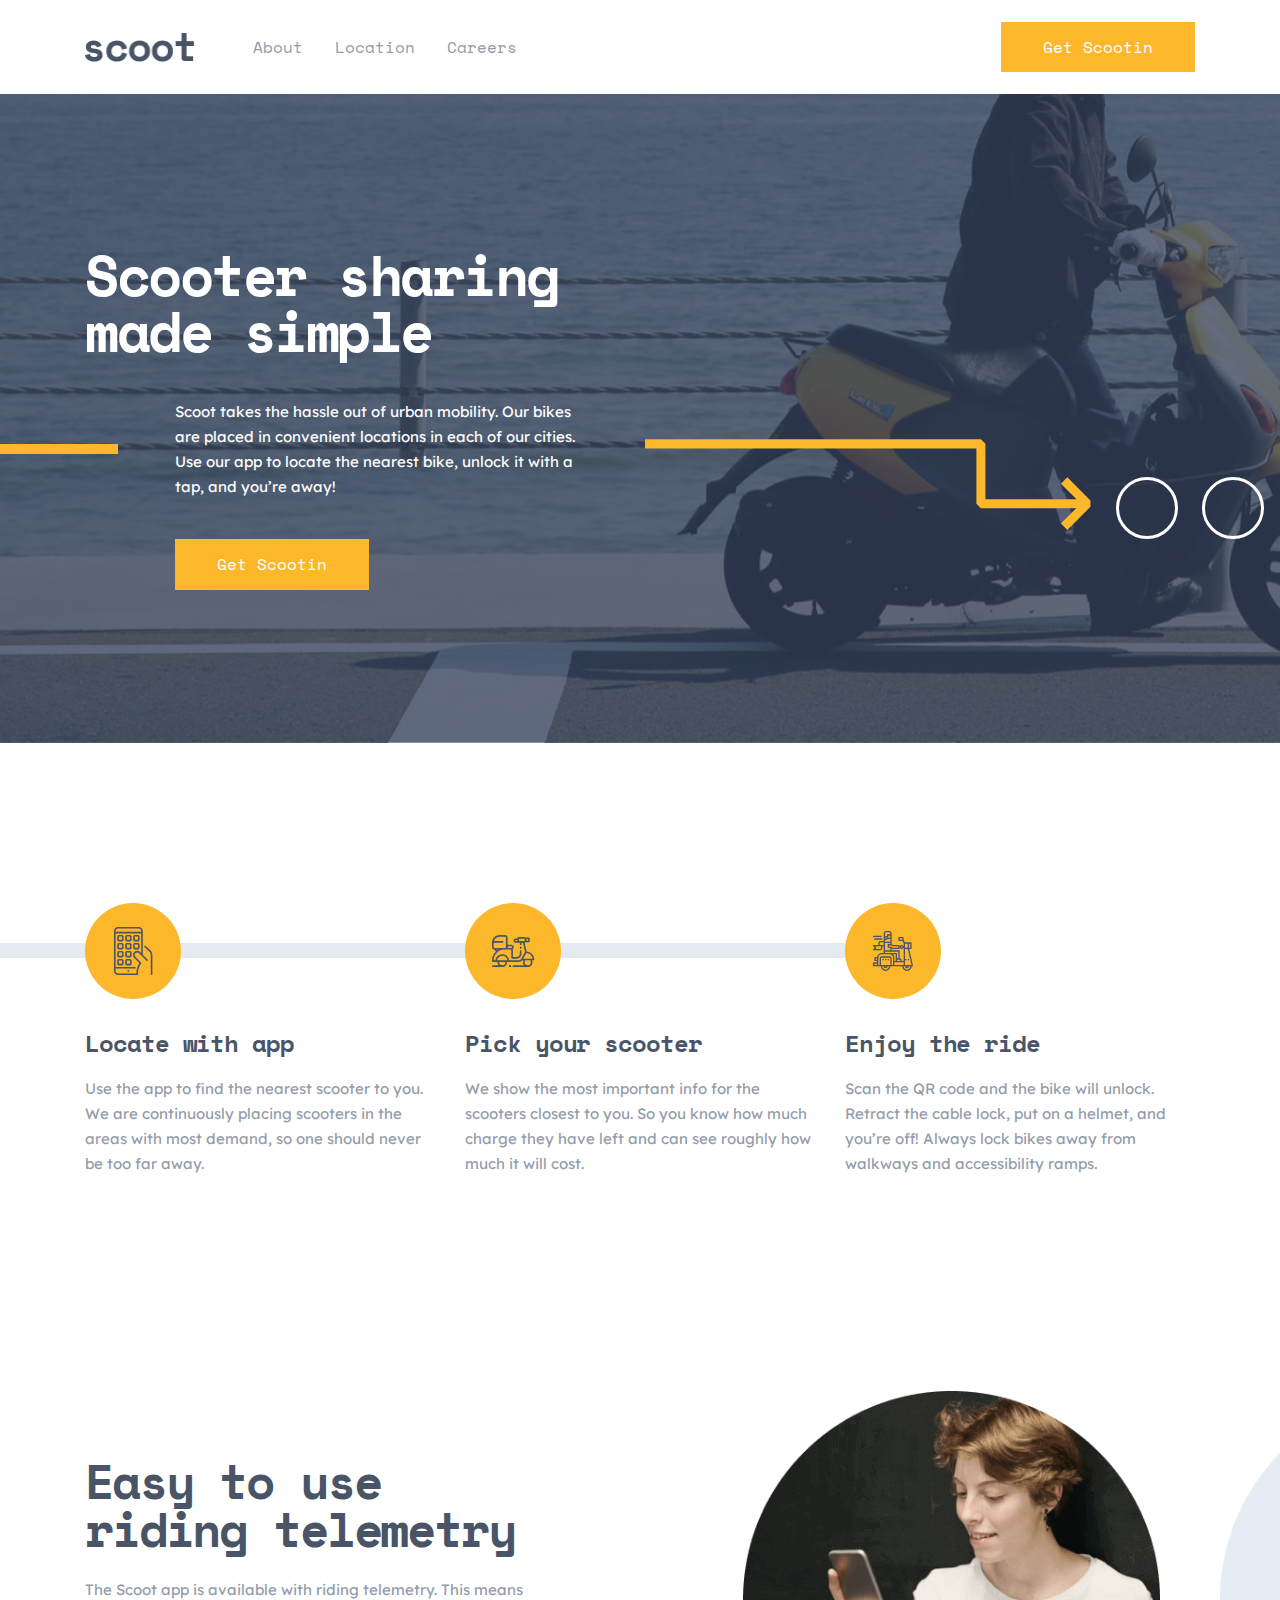
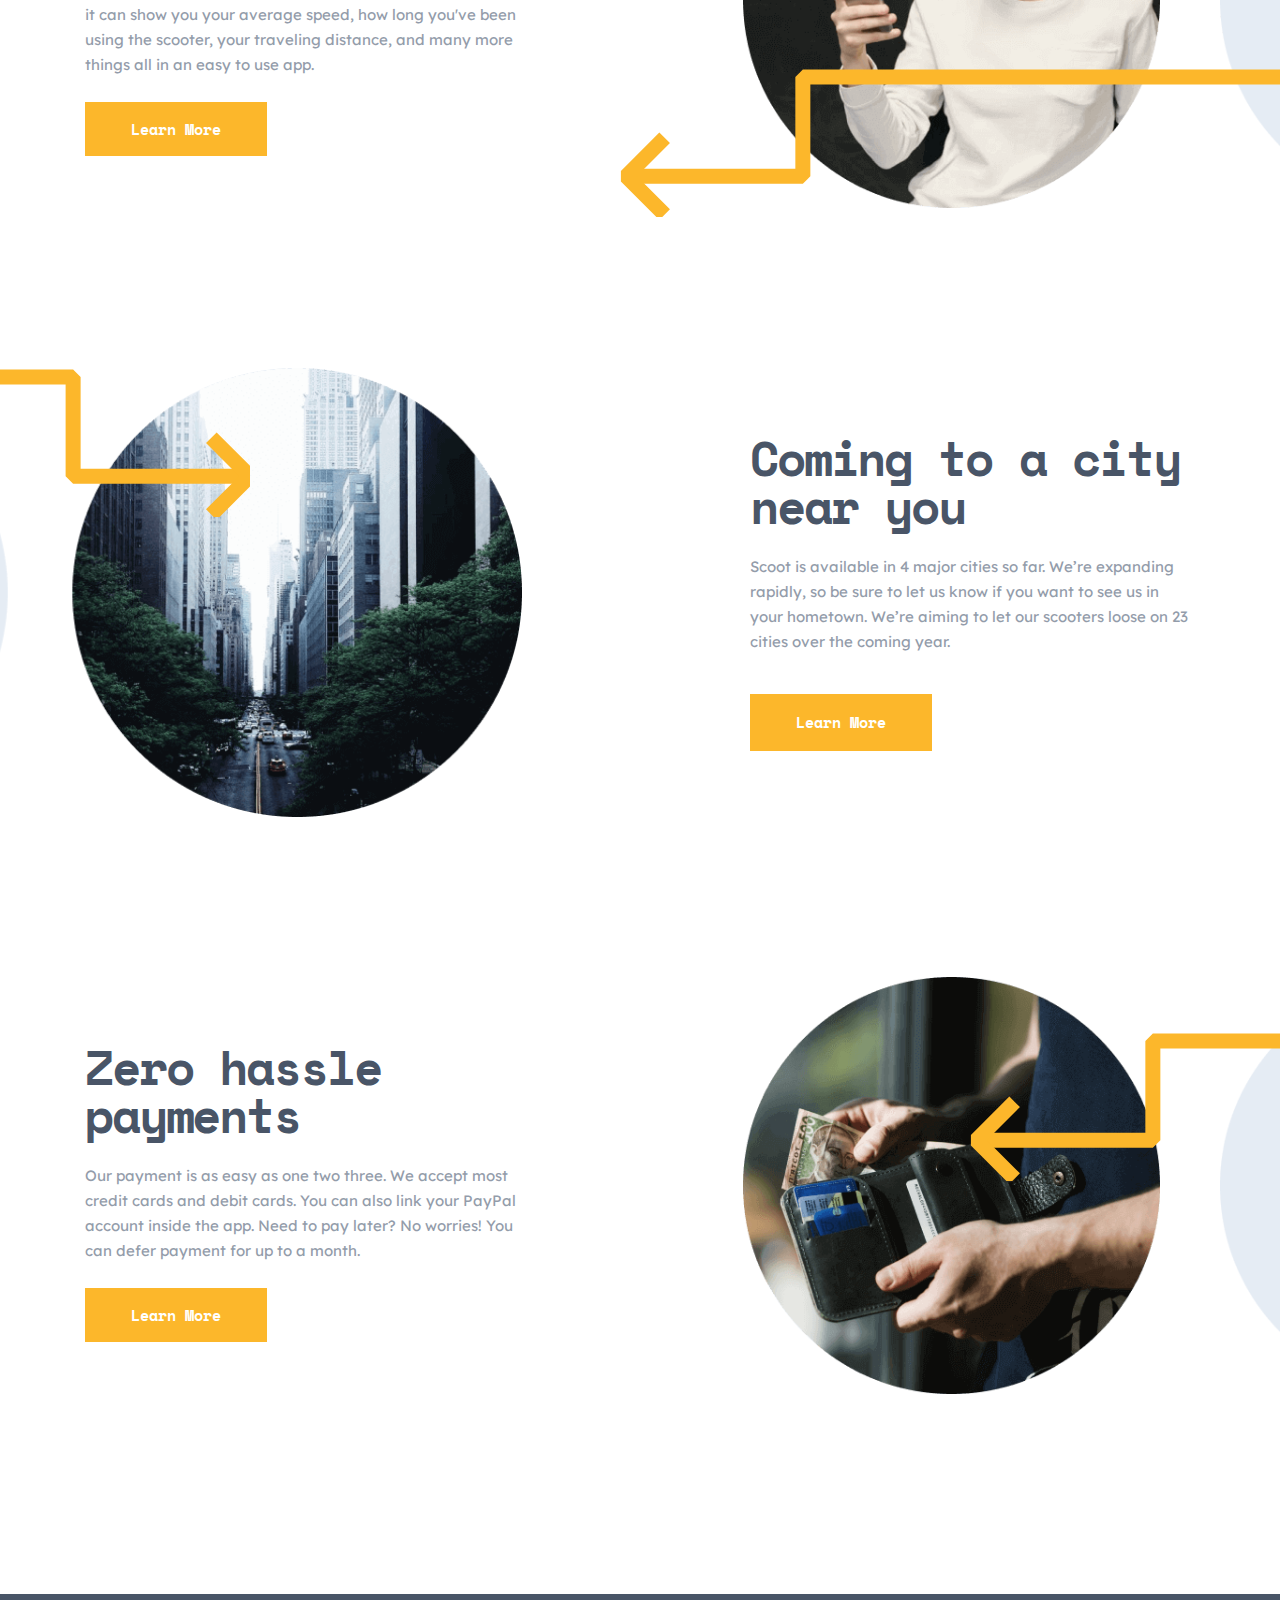
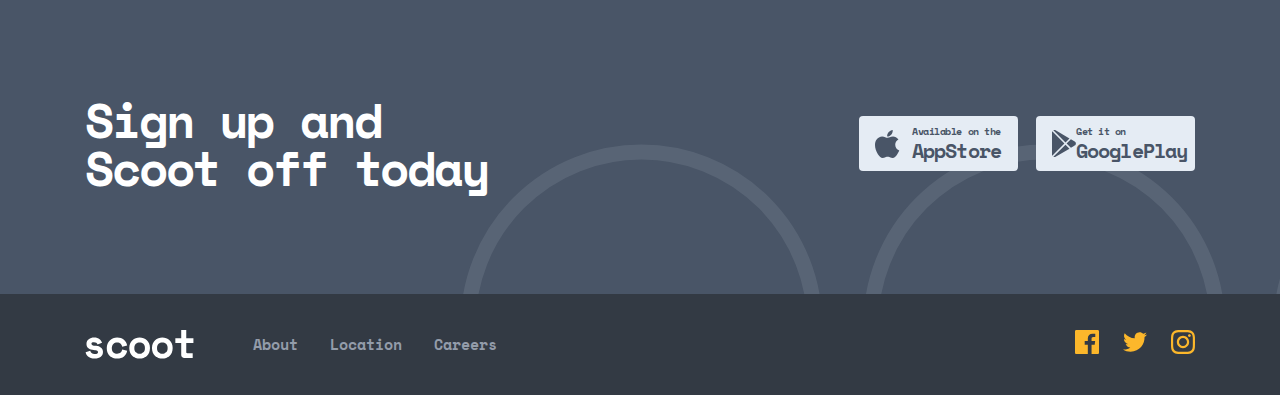
==== index.html @ 84edca9e "added to footer "about" link their addres" ====
<!DOCTYPE html>
<html lang="en">
<head>
    <meta charset="UTF-8">
    <meta http-equiv="X-UA-Compatible" content="IE=edge">
    <meta name="viewport" content="width=device-width, initial-scale=1.0">
    <title>Scoot</title>
    <link href="https://fonts.googleapis.com/css2?family=Space+Mono:wght@700&display=swap" rel="stylesheet">
    <link href="https://fonts.googleapis.com/css2?family=Lexend+Deca&family=Space+Mono:wght@700&display=swap" rel="stylesheet">
    <link rel="stylesheet" href="css/normalize.min.css">
    <link rel="stylesheet" href="css/main.css">
</head>
<body>
    <header class="site-header">
        <nav class="site-nav">
            <div class="container site-nav__container">
                <a class="site-nav__logo-link" href="">
                    <img class="site-logo-img" src="/img/logo-image.png" alt="site-logo-image" width="109" height="29">
                </a>
                <ul class="site-nav__list">
                    <li class="site-nav__item">
                        <a class="site-nav__link" href="/index2.html" target="_blank">About</a>
                    </li>
                    <li class="site-nav__item">
                        <a class="site-nav__link" href="#">Location</a>
                    </li>
                    <li class="site-nav__item">
                        <a class="site-nav__link" href="#">Careers</a>
                    </li>
                </ul>
                <button class="nav-button" type="button">Get Scootin</button>
            </div>
        </nav>
    </header>
    
    
    <main class="site-main">
        <section class="hero-section">
            <div class="container hero-section__container">
                <h2 class="hero-section__title">Scooter sharing made simple</h2>
                <div class="hero-section__text-box">
                    <p class="hero-section__text">Scoot takes the hassle out of urban mobility. Our bikes are placed in convenient locations in each of our cities. Use our app to locate the nearest bike, unlock it with a tap, and you’re away!</p>
                    <button class="hero-section__btn">Get Scootin</button>
                </div>
            </div>
        </section>
        <section class="app-section">
            <div class="container app-section__container">
                <ul class="app-section__list">
                    <li class="app-section__item app-section__phone-item">
                        <h3 class="app-section__title"><a class="app-section__title-link" href="#">Locate with app</a></h3>
                        <p class="app-section__text">Use the app to find the nearest scooter to you. We are continuously placing scooters in the areas with most demand, so one should never be too far away. </p>
                    </li>
                    <li class="app-section__item app-section__scooter-item">
                        <h3 class="app-section__title"><a class="app-section__title-link" href="#">Pick your scooter</a></h3>
                        <p class="app-section__text">We show the most important info for the scooters closest to you. So you know how much charge they have left and can see roughly how much it will cost.</p>
                    </li>
                    <li class="app-section__item app-section__enjoy-item">
                        <h3 class="app-section__title"><a class="app-section__title-link" href="#">Enjoy the ride</a></h3>
                        <p class="app-section__text">Scan the QR code and the bike will unlock. Retract the cable lock, put on a helmet, and you’re off! Always lock bikes away from walkways and accessibility ramps.</p>
                    </li>
                </ul>
            </div>
        </section>
        <section class="telemetry-section">
            <div class="container telemetry-section__container">
                <h2 class="telemetry-section__title">Easy to use
                    riding telemetry</h2>
                <p class="telemetry-section__text">The Scoot app is available with riding telemetry. This means it can show you your average speed, how long you've been using the scooter, your traveling distance, and many more things all in an easy to use app.</p>
                <a class="telemetry-section__link" href="">Learn More</a>
            </div>
        </section>
        <section class="city-section">
            <div class="container city-section__container">
                <h2 class="city-section__title">Coming to a city near you</h2>
                <p class="city-section__text">Scoot is available in 4 major cities so far. We’re expanding rapidly, so be sure to let us know if you want to see us in your hometown. We’re aiming to let our scooters loose on 23 cities over the coming year.</p>
                <div class="telemetry-section__link-box">
                    <a class="city-section__link" href="">Learn More</a>
                </div>
            </div>
        </section>
        <section class="payments-section">
            <div class="container payments-section__container">
                <h2 class="payments-section__title">Zero hassle payments</h2>
                <p class="payments-section__text">Our payment is as easy as one two three. We accept most credit cards and debit cards. You can also link your PayPal account inside the app. Need to pay later? No worries! You can defer payment for up to a month.</p>
                <a class="payments-section__link" href="">Learn More</a>
            </div>
        </section>
 

        <section class="sing-up-section">
            <div class="container sing-up-section__container">
                <h2 class="sing-up-section__title">Sign up and Scoot off today</h2>
                <ul class="sing-up-section__list">
                    <li class="sing-up-section__item">
                        <img class="sign-up-section__img" src="/img/apple-image.svg" alt="" width="25" height="28">
                        <a class="sign-up-section__link" href="#">Available on the<span class="sign-up-section__link-span">AppStore</span></a>
                    </li>
                    <li class="sing-up-section__item sign-up__google-play">
                        <img class="sign-up__google-play-img" src="/img/google-play-image.svg" alt="" width="25" height="28">
                        <a class="sign-up-section__link" href="#">Get it on<span class="sign-up-section__link-span">GooglePlay</span></a>
                    </li>
                </ul>
            </div>
        </section>
    </main>

    <footer class="site-footer">
        <div class="container site-footer__container">
            <img class="site-footer__logo-img" src="/img/scoot-logo-white.svg" alt="site-logo-image" width="109" height="29">
            <ul class="site-nav__list">
                <li class="site-footer__item">
                    <a class="site-footer__link" href="/index2.html" target="_blank">About</a>
                </li>
                <li class="site-footer__item">
                    <a class="site-footer__link" href="#">Location</a>
                </li>
                <li class="site-footer__item">
                    <a class="site-footer__link" href="#">Careers</a>
                </li>
            </ul>
            <ul class="site-footer__networks-list">
                <li class="site-footer__network-item">
                    <a class="site-footer__networks-link" href="#">
                        <img class="site-footer__networks-img" src="/img/facebook.svg" alt="" width="24" height="24">
                    </a>
                </li>
                <li class="site-footer__network-item">
                    <a class="site-footer__networks-link" href="#">
                        <img class="site-footer__networks-img" src="/img/twitter.svg" alt="" width="24" height="24">
                    </a>
                </li>
                <li class="site-footer__network-item">
                    <a class="site-footer__networks-link" href="#">
                        <img class="site-footer__networks-img" src="/img/instagram.svg" alt="" width="24" height="24">
                    </a>
                </li>
            </ul>
        </div>
    </footer>
</body>
</html>
---- css/main.css ----
/* CUSTOM PROPERTIES */
:root{
    --text-color: #939CAA;
    --font-family: "Lexend Deca", "Arial", sans-serif;
}

/* FONTS */
@font-face {
    font-family: "Space Mono";
    font-style: normal;
    font-weight: 700;
    src: url('../fonts/space-mono-v6-latin-700.woff2') format('woff2'), 
    url('../fonts/space-mono-v6-latin-700.woff') format('woff'); 
}

@font-face {
    font-family: "Lexend Deca";
    font-style: normal;
    font-weight: 400;
    src: url('../fonts/lexend-deca-v7-latin-regular.woff2') format('woff2'), 
    url('../fonts/lexend-deca-v7-latin-regular.woff') format('woff'); 
}

*{
    list-style: none;
}
body{
    margin: 0;
    padding: 0;
    font-family: "Space Mono", "Arial", sans-serif;
    list-style: none;
    overflow-x: hidden;
}
.container{
    max-width: 1110px;
    margin: 0 auto;
}

.site-nav{
    padding: 22px 0;
}
.site-nav__container{
    display: flex;
    align-items: center;
}
.site-logo-img{
    display: block;
}
.site-nav__list{
    display: flex;
    align-items: center;
    margin: 0;
    padding: 0;
    margin-left: 59px;
}
.site-nav__item:not(:last-child){
    margin-right: 32px;
}
.site-nav__link{
    text-decoration: none;
    color: var(--text-color);
}
.site-nav__link:hover{
    color: #FCB72B;
}
.nav-button{
    margin-left: auto;
    padding: 14px 40px;
    background-color: #FCB72B;
    color: #ffffff;
    border: 2px solid #FCB72B;
    cursor: pointer;
}
.nav-button:hover{
    background-color: #FFFFFF;
    border: 2px solid #FCB72B;
    color: #FCB72B;
}


.hero-section{
    margin: 0 auto;
    padding: 153px 0;
    background-image:linear-gradient(rgba(47, 59, 89, 0.75), rgba(47, 59, 89, 0.75)),
                     url("/img/man-with-bike.png");
    background-repeat: no-repeat;
    background-position: center center, calc(50% + 350px) -950px;
    margin-bottom: 160px;
}
.hero-section__container{
    position: relative;
}
.hero-section__container::after{
    content: "";
    position: absolute;
    bottom: 50px;
    right: -155px;
    background-image: url("/img/site-hero-bg-circles.svg");
    background-repeat: no-repeat;
    width: 234px;
    height: 63px;
}
.hero-section__title{
    margin: 0;
    margin-bottom: 40px;
    max-width: 500px;
    font-weight: bold;
    font-size: 56px;
    line-height: 56px;
    letter-spacing: -2.5px;
    color: #FFFFFF;
}
.hero-section__text-box{
    position: relative;
    margin-left: 90px;
}
.hero-section__text-box::before{
    content: "";
    position: absolute;
    top: 45px;
    left: -260px;
    background-image: url("/img/site-hero-horizontal-line.svg");
    background-repeat: no-repeat;
    width: 203px;
    height: 10px;
}
.hero-section__text-box::after{
    content: "";
    position: absolute;
    background-image: url("/img/yellow-arrow-to-right.svg");
    background-repeat: no-repeat;
    background-size: contain;
    top: 40px;
    left: 470px;
    width: 446px;
    height: 138px;
}
.hero-section__text{
    margin: 0;
    margin-bottom: 40px;
    max-width: 405px;
    font-family: var(--font-family);
    font-size: 15px;
    line-height: 25px;
    color: #FFFFFF;
}
.hero-section__btn{
    margin-left: auto;
    padding: 14px 40px;
    background-color: #FCB72B;
    color: #ffffff;
    border: none;
    border: 2px solid #FCB72B;
    cursor: pointer;
}
.hero-section__btn:hover{
    background-color: transparent;
    border: 2px solid #FCB72B;
    color: #FCB72B;
}

.app-section{
    margin-bottom: 200px;
}
.app-section__container{
    position: relative;
    z-index: 2;
}
.app-section__container::before{
    content: "";
    position: absolute;
    width: 974px;
    height: 15px;
    top: 40px;
    right: 300px;
    background-color: #E5EAF1;
    z-index: -2;
}
.app-section__list{
    margin: 0;
    padding: 0;
    display: flex;
    align-items: center;
    justify-content: space-between;
}
.app-section__item::before{
    content: "";
    display: block;
    background-color: #FCB72B;
    background-repeat: no-repeat;
    background-position: center center;
    width: 96px;
    height: 96px;
    border-radius: 50%;
    margin-bottom: 30px;
}
.app-section__phone-item::before{
    background-image: url("/img/phone.svg");
}
.app-section__scooter-item::before{
    background-image: url("/img/mini-scooter.svg");
}
.app-section__enjoy-item::before{
    background-image: url("/img/mini-enjoy-scooter.svg");
}
.app-section__title-link{
    margin: 0;
    margin-bottom: 27px;
    text-decoration: none;
    font-weight: bold;
    font-size: 24px;
    line-height: 28px;
    letter-spacing: -1.07143px;
    color: #495567;
}
.app-section__text{
    max-width: 350px;
    font-family: var(--font-family);
    font-size: 15px;
    line-height: 25px;
    color: #939CAA;
}

.telemetry-section{
    padding: 66px 0;
    margin-bottom: 160px;
    background-image: url("/img/easy-to-use-riding-telemetry.png");
    background-repeat: no-repeat;
    background-size: contain;
    background-position: calc(50% + 550px) center;
}
.telemetry-section__container{
    position: relative;
}
.telemetry-section__container::after{
    content: "";
    position: absolute;
    background-image: url("/img/yellow-arrow-to-left.svg");
    background-repeat: no-repeat;
    bottom: -75px;
    right: -160px;
    width: 735px;
    height: 148px;
}
.telemetry-section__title{
    margin: 0;
    margin-bottom: 24px;
    max-width: 445px;
    font-weight: bold;
    font-size: 48px;
    line-height: 48px;
    letter-spacing: -2.14286px;
    color: #495567;
}
.telemetry-section__text{
    margin: 0;
    margin-bottom: 40px;
    max-width: 445px;
    font-family: var(--font-family);
    font-size: 15px;
    line-height: 25px;
    color: var(--text-color);
}
.telemetry-section__link{
    padding: 14px 44px;
    background-color: #FCB72B;
    text-decoration: none;
    font-weight: bold;
    font-size: 15px;
    line-height: 25px;
    text-align: center;
    border: 2px solid #FCB72B;
    color: #FFFFFF;
}
.telemetry-section__link:hover{
    background-color: #FFFFFF;
    border: 2px solid #FCB72B;
    color: #FCB72B;
}


.city-section{
    padding: 66px 0;
    margin-bottom: 160px;
    background-image: url("/img/Coming-to-a-city-near-you.png");
    background-repeat: no-repeat;
    background-size: contain;
    background-position: calc(50% - 600px) center;
}
.city-section__container{
    position: relative;
}
.city-section__container::before{
    content: "";
    position: absolute;
    background-image: url("/img/yellow-arrow-to-right.svg");
    top: -65px;
    left: -570px;
    width: 735px;
    height: 148px;
}
.city-section__title{
    margin: 0;
    margin-bottom: 24px;
    margin-left: auto;
    max-width: 445px;
    font-weight: bold;
    font-size: 48px;
    line-height: 48px;
    letter-spacing: -2.14286px;
    color: #495567;
}
.city-section__text{
    margin: 0;
    margin-left: auto;
    margin-bottom: 40px;
    max-width: 445px;
    font-family: var(--font-family);
    font-size: 15px;
    line-height: 25px;
    color: var(--text-color);
}
.city-section__link{
    padding: 14px 44px;
    display: inline-block;
    margin-left: 665px;
    background-color: #FCB72B;
    text-decoration: none;
    font-weight: bold;
    font-size: 15px;
    line-height: 25px;
    text-align: center;
    border: 2px solid #FCB72B;
    color: #FFFFFF;
}
.city-section__link:hover{
    background-color: #FFFFFF;
    border: 2px solid #FCB72B;
    color: #FCB72B;
}


.payments-section{
    padding: 66px 0;
    margin-bottom: 200px;
    background-image: url("/img/zero-hassle-payments.png");
    background-repeat: no-repeat;
    background-size: contain;
    background-position: calc(50% + 550px) center;
}
.payments-section__container{
    position: relative;
}
.payments-section__container::after{
    content: "";
    position: absolute;
    background-image: url("/img/yellow-arrow-to-left.svg");
    background-repeat: no-repeat;
    top: -10px;
    right: -510px;
    width: 735px;
    height: 148px;
}
.payments-section__title{
    margin: 0;
    margin-bottom: 24px;
    max-width: 445px;
    font-weight: bold;
    font-size: 48px;
    line-height: 48px;
    letter-spacing: -2.14286px;
    color: #495567;
}
.payments-section__text{
    margin: 0;
    margin-bottom: 40px;
    max-width: 445px;
    font-family: var(--font-family);
    font-size: 15px;
    line-height: 25px;
    color: var(--text-color);
}
.payments-section__link{
    padding: 14px 44px;
    background-color: #FCB72B;
    text-decoration: none;
    font-weight: bold;
    font-size: 15px;
    line-height: 25px;
    text-align: center;
    border: 2px solid #FCB72B;
    color: #FFFFFF;
}
.payments-section__link:hover{
    background-color: #FFFFFF;
    border: 2px solid #FCB72B;
    color: #FCB72B;
}


.sing-up-section{
    background-color: #495567;
    background-image: url("/img/site-footer-bg-circles.svg");
    background-repeat: no-repeat;
    background-position: calc(50% + 400px) 150px;
}
.sing-up-section__container{
    display: flex;
    align-items: center;
    padding: 102px 0;
}
.sing-up-section__title{
    max-width: 415px;
    margin: 0;
    font-weight: bold;
    font-size: 48px;
    line-height: 48px;
    letter-spacing: -2.14286px;
    color: #FFFFFF;
}
.sing-up-section__list{
    display: flex;
    align-items: center;
    margin: 0;
    padding: 0;
    margin-left: auto;
}
.sing-up-section__item{
    display: flex;
    align-items: center;
    padding: 8px 16px;
    width: 127px;
    background-color: #E5ECF4;
    border-radius: 4px;
}
.sing-up-section__item:first-child{
    margin-right: 18px;
}
.sign-up-section__link{
    text-decoration: none;
    font-weight: bold;
    font-size: 10px;
    line-height: 15px;
    letter-spacing: -0.446429px;
    color: #495567;
}
.sign-up-section__img{
    margin-right: 12px;
}
.sign-up-section__link-span{
    display: block;
    font-weight: bold;
    font-size: 20px;
    line-height: 24px;
    letter-spacing: -0.892857px;
    color: #495567;
}

.site-footer{
    padding: 36px 0;
    background-color: #333A44;
}
.site-footer__container{
    display: flex;
    align-items: center;
}
.site-nav__list{
    margin: 0;
    margin-left: 59px;
}
.site-footer__item:not(:last-child){
    margin-right: 32px;
}
.site-footer__link{
    text-decoration: none;
    font-weight: bold;
    font-size: 15px;
    line-height: 25px;
    color: #939CAA;
}
.site-footer__link:hover{
    color: #FCB72B;
}
.site-footer__networks-list{
    display: flex;
    align-items: center;
    margin: 0;
    margin-left: auto;
    padding: 0;
}
.site-footer__network-item:not(:last-child){
    margin-right: 24px;
}
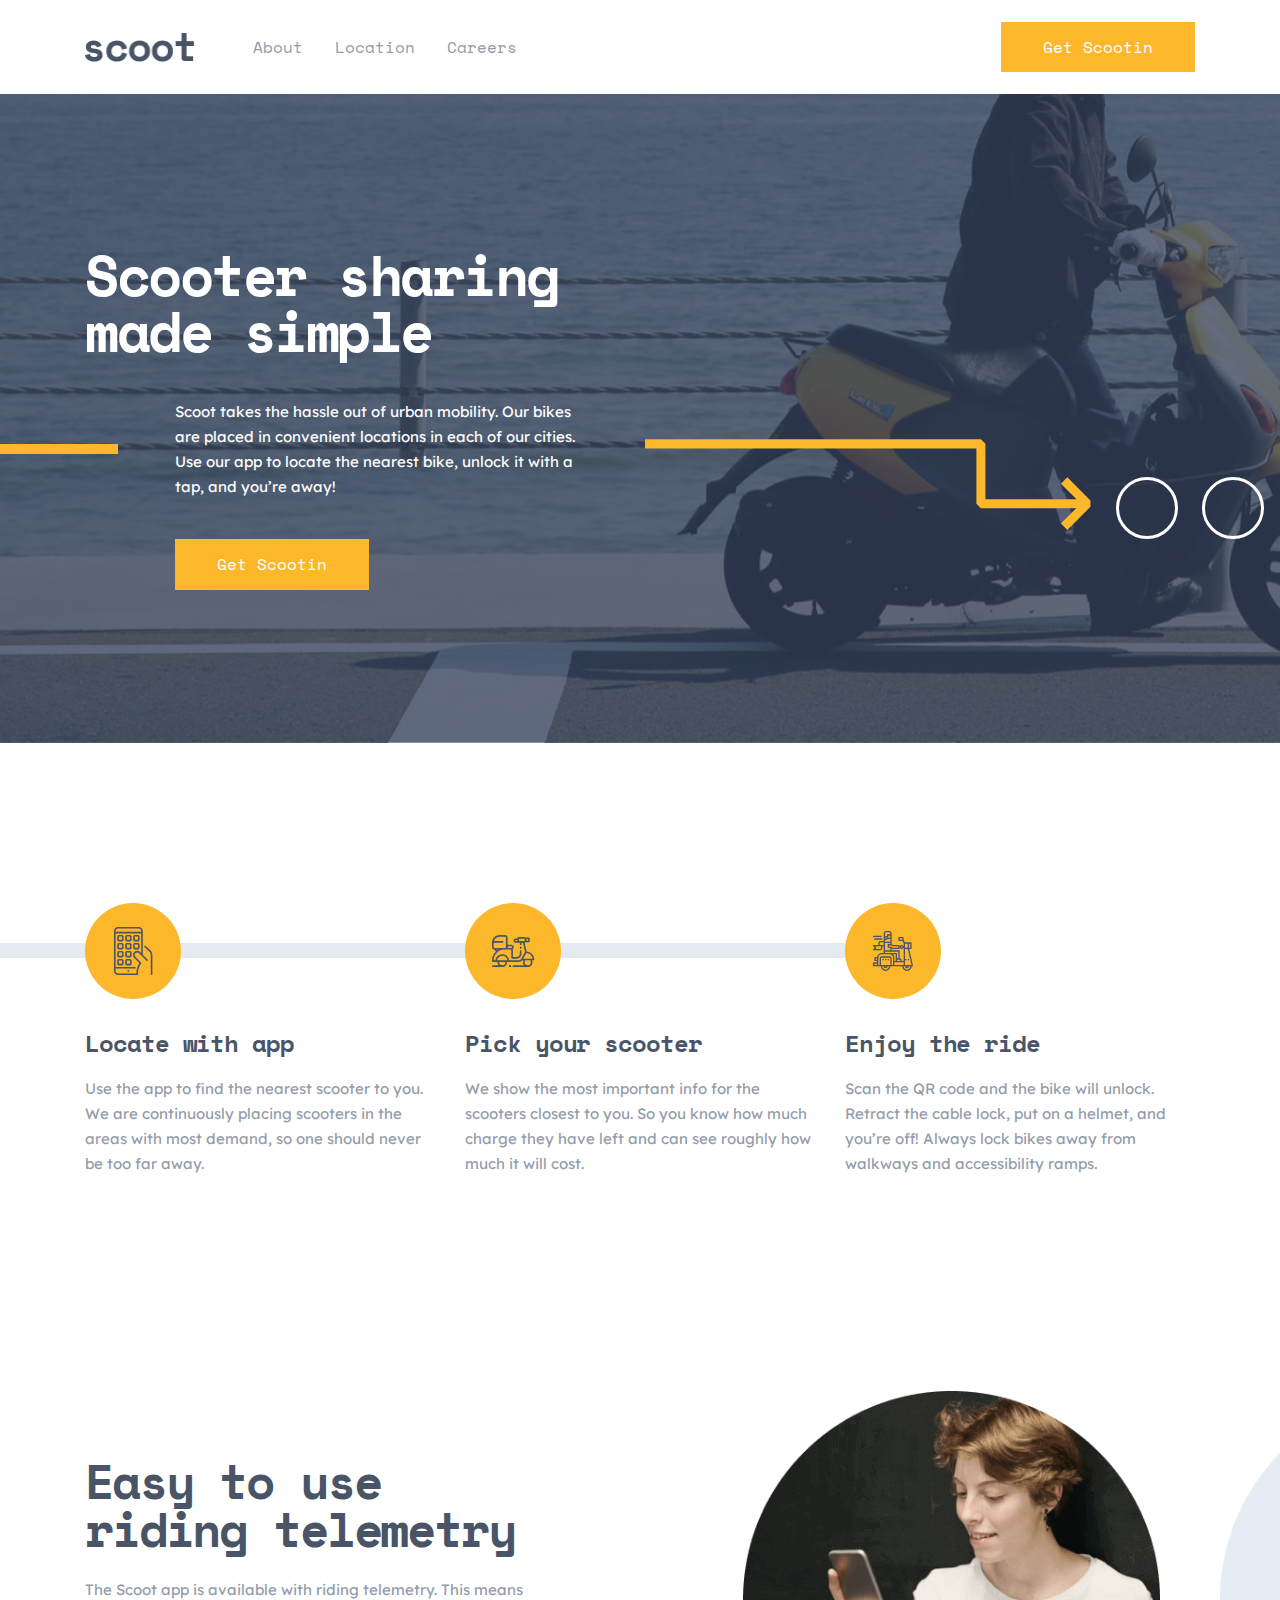
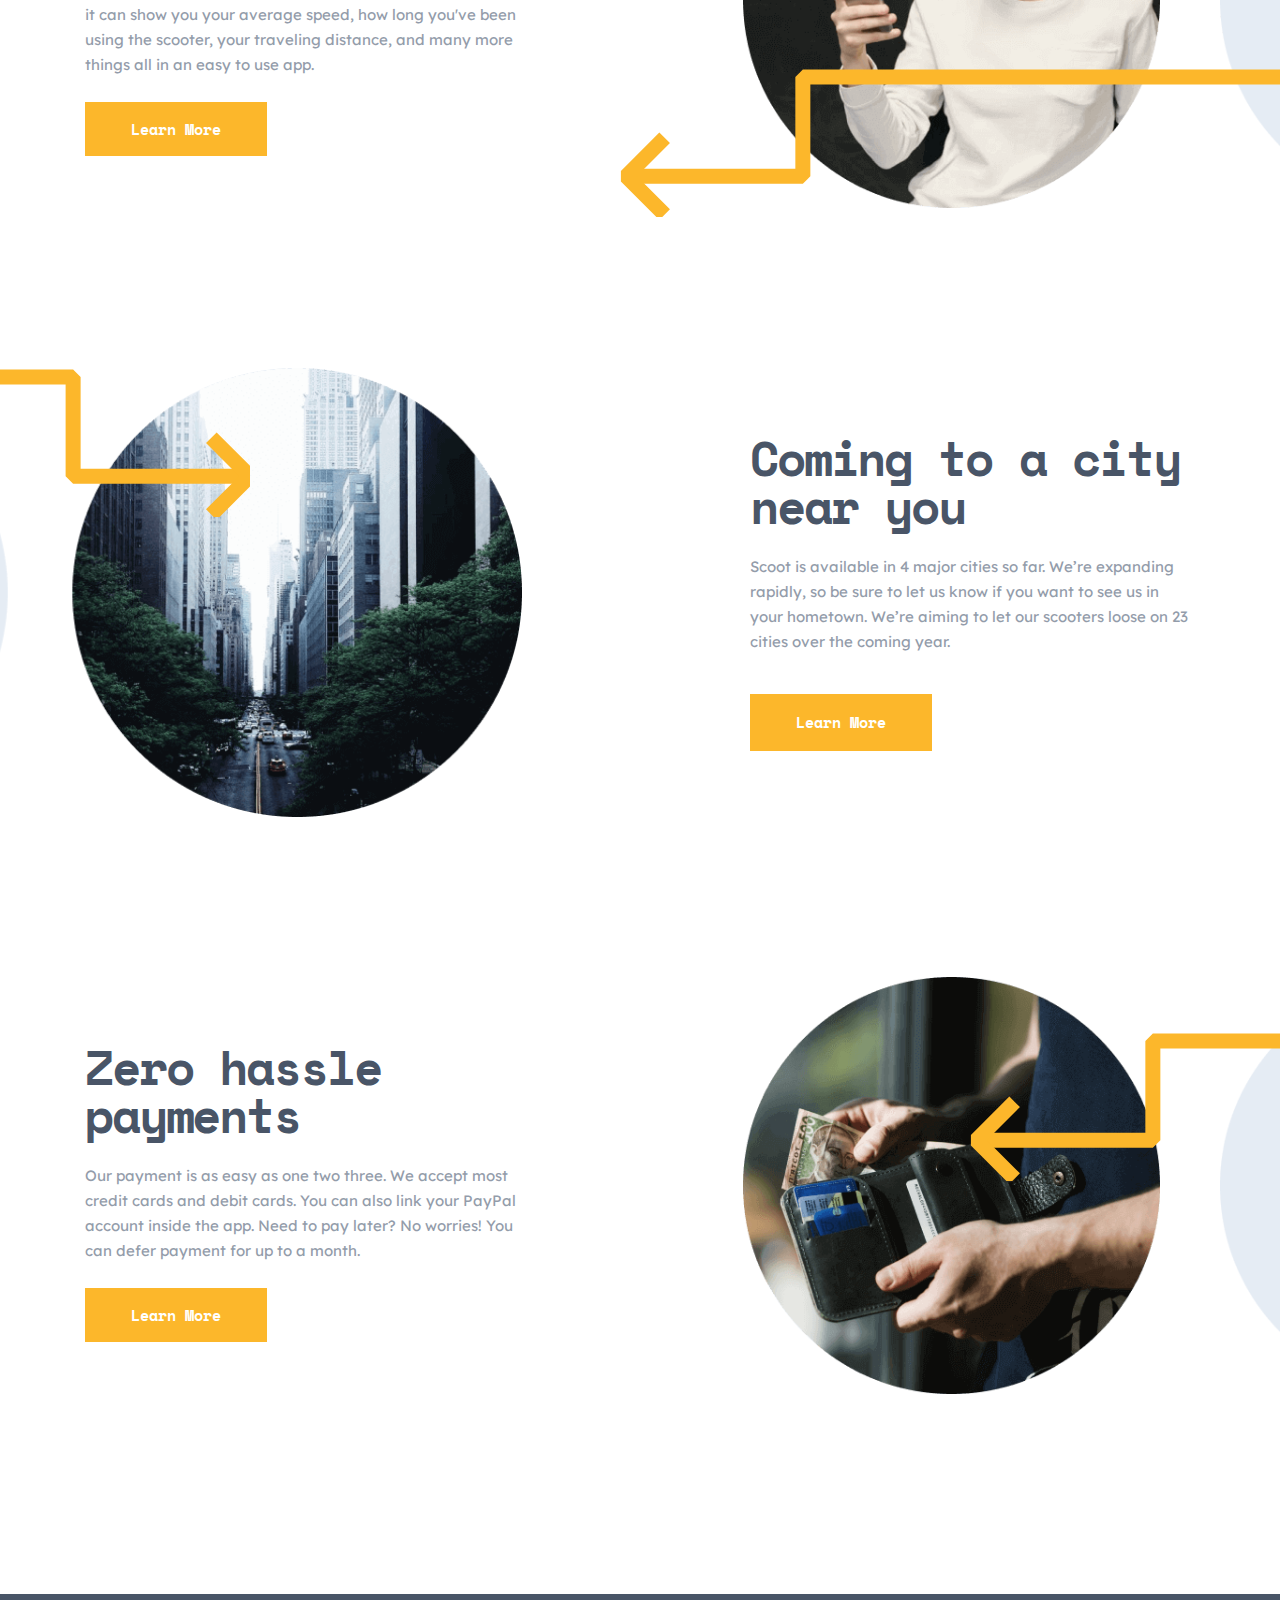
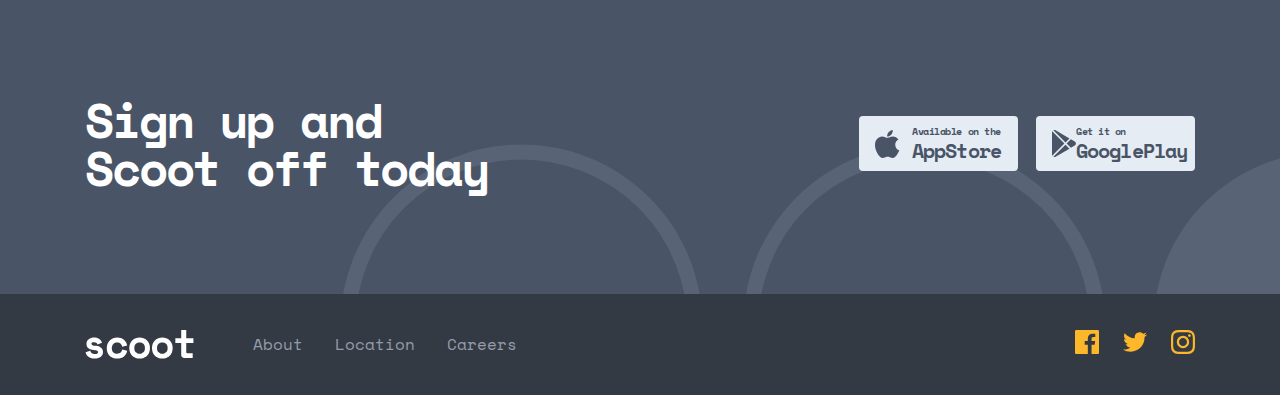
==== commit e53e3386: "changed nav-link address" ====
--- a/index.html
+++ b/index.html
@@ -9,6 +9,7 @@
     <link href="https://fonts.googleapis.com/css2?family=Lexend+Deca&family=Space+Mono:wght@700&display=swap" rel="stylesheet">
     <link rel="stylesheet" href="css/normalize.min.css">
     <link rel="stylesheet" href="css/main.css">
+    <link rel="stylesheet" href="css/style.css">
 </head>
 <body>
     <header class="site-header">
@@ -22,10 +23,10 @@
                         <a class="site-nav__link" href="/index2.html" target="_blank">About</a>
                     </li>
                     <li class="site-nav__item">
-                        <a class="site-nav__link" href="#">Location</a>
+                        <a class="site-nav__link" href="/index4.html" target="_blank">Location</a>
                     </li>
                     <li class="site-nav__item">
-                        <a class="site-nav__link" href="#">Careers</a>
+                        <a class="site-nav__link" href="/index3.html" target="_blank">Careers</a>
                     </li>
                 </ul>
                 <button class="nav-button" type="button">Get Scootin</button>
@@ -109,14 +110,14 @@
         <div class="container site-footer__container">
             <img class="site-footer__logo-img" src="/img/scoot-logo-white.svg" alt="site-logo-image" width="109" height="29">
             <ul class="site-nav__list">
-                <li class="site-footer__item">
-                    <a class="site-footer__link" href="/index2.html" target="_blank">About</a>
+                <li class="site-nav__item">
+                    <a class="site-nav__link" href="/index2.html" target="_blank">About</a>
                 </li>
-                <li class="site-footer__item">
-                    <a class="site-footer__link" href="#">Location</a>
+                <li class="site-nav__item">
+                    <a class="site-nav__link" href="/index4.html" target="_blank">Location</a>
                 </li>
-                <li class="site-footer__item">
-                    <a class="site-footer__link" href="#">Careers</a>
+                <li class="site-nav__item">
+                    <a class="site-nav__link" href="/index3.html" target="_blank">Careers</a>
                 </li>
             </ul>
             <ul class="site-footer__networks-list">
--- a/css/style.css
+++ b/css/style.css
@@ -0,0 +1,152 @@
+/* SITE-HEADER */
+*{
+    list-style: none;
+}
+body{
+    margin: 0;
+    padding: 0;
+    font-family: "Space Mono", "Arial", sans-serif;
+    list-style: none;
+    overflow-x: hidden;
+}
+.container{
+    max-width: 1110px;
+    margin: 0 auto;
+}
+
+.site-nav{
+    padding: 22px 0;
+}
+.site-nav__container{
+    display: flex;
+    align-items: center;
+}
+.site-logo-img{
+    display: block;
+}
+.site-nav__list{
+    display: flex;
+    align-items: center;
+    margin: 0;
+    padding: 0;
+    margin-left: 59px;
+}
+.site-nav__item:not(:last-child){
+    margin-right: 32px;
+}
+.site-nav__link{
+    text-decoration: none;
+    color: var(--text-color);
+}
+.site-nav__link:hover{
+    color: #FCB72B;
+}
+.nav-button{
+    margin-left: auto;
+    padding: 14px 40px;
+    background-color: #FCB72B;
+    color: #ffffff;
+    border: 2px solid #FCB72B;
+    cursor: pointer;
+}
+.nav-button:hover{
+    background-color: #FFFFFF;
+    border: 2px solid #FCB72B;
+    color: #FCB72B;
+}
+
+
+/* SITE-FOOTER */
+.sing-up-section{
+    background-color: #495567;
+    background-image: url("/img/site-footer-bg-circles.svg");
+    background-repeat: no-repeat;
+    background-position: calc(50% + 280px) 150px;
+}
+.sing-up-section__container{
+    display: flex;
+    align-items: center;
+    padding: 102px 0;
+}
+.sing-up-section__title{
+    max-width: 415px;
+    margin: 0;
+    font-weight: bold;
+    font-size: 48px;
+    line-height: 48px;
+    letter-spacing: -2.14286px;
+    color: #FFFFFF;
+}
+.sing-up-section__list{
+    display: flex;
+    align-items: center;
+    margin: 0;
+    padding: 0;
+    margin-left: auto;
+}
+.sing-up-section__item{
+    display: flex;
+    align-items: center;
+    padding: 8px 16px;
+    width: 127px;
+    background-color: #E5ECF4;
+    border-radius: 4px;
+}
+.sing-up-section__item:first-child{
+    margin-right: 18px;
+}
+.sign-up-section__link{
+    text-decoration: none;
+    font-weight: bold;
+    font-size: 10px;
+    line-height: 15px;
+    letter-spacing: -0.446429px;
+    color: #495567;
+}
+.sign-up-section__img{
+    margin-right: 12px;
+}
+.sign-up-section__link-span{
+    display: block;
+    font-weight: bold;
+    font-size: 20px;
+    line-height: 24px;
+    letter-spacing: -0.892857px;
+    color: #495567;
+}
+
+.site-footer{
+    padding: 36px 0;
+    background-color: #333A44;
+}
+.site-footer__container{
+    display: flex;
+    align-items: center;
+}
+.site-nav__list{
+    margin: 0;
+    margin-left: 59px;
+}
+.site-footer__item:not(:last-child){
+    margin-right: 32px;
+}
+.site-footer__link{
+    text-decoration: none;
+    font-weight: bold;
+    font-size: 15px;
+    line-height: 25px;
+    color: #939CAA;
+}
+.site-footer__link:hover{
+    color: #FCB72B;
+}
+.site-footer__networks-list{
+    display: flex;
+    align-items: center;
+    margin: 0;
+    margin-left: auto;
+    padding: 0;
+}
+.site-footer__network-item:not(:last-child){
+    margin-right: 24px;
+}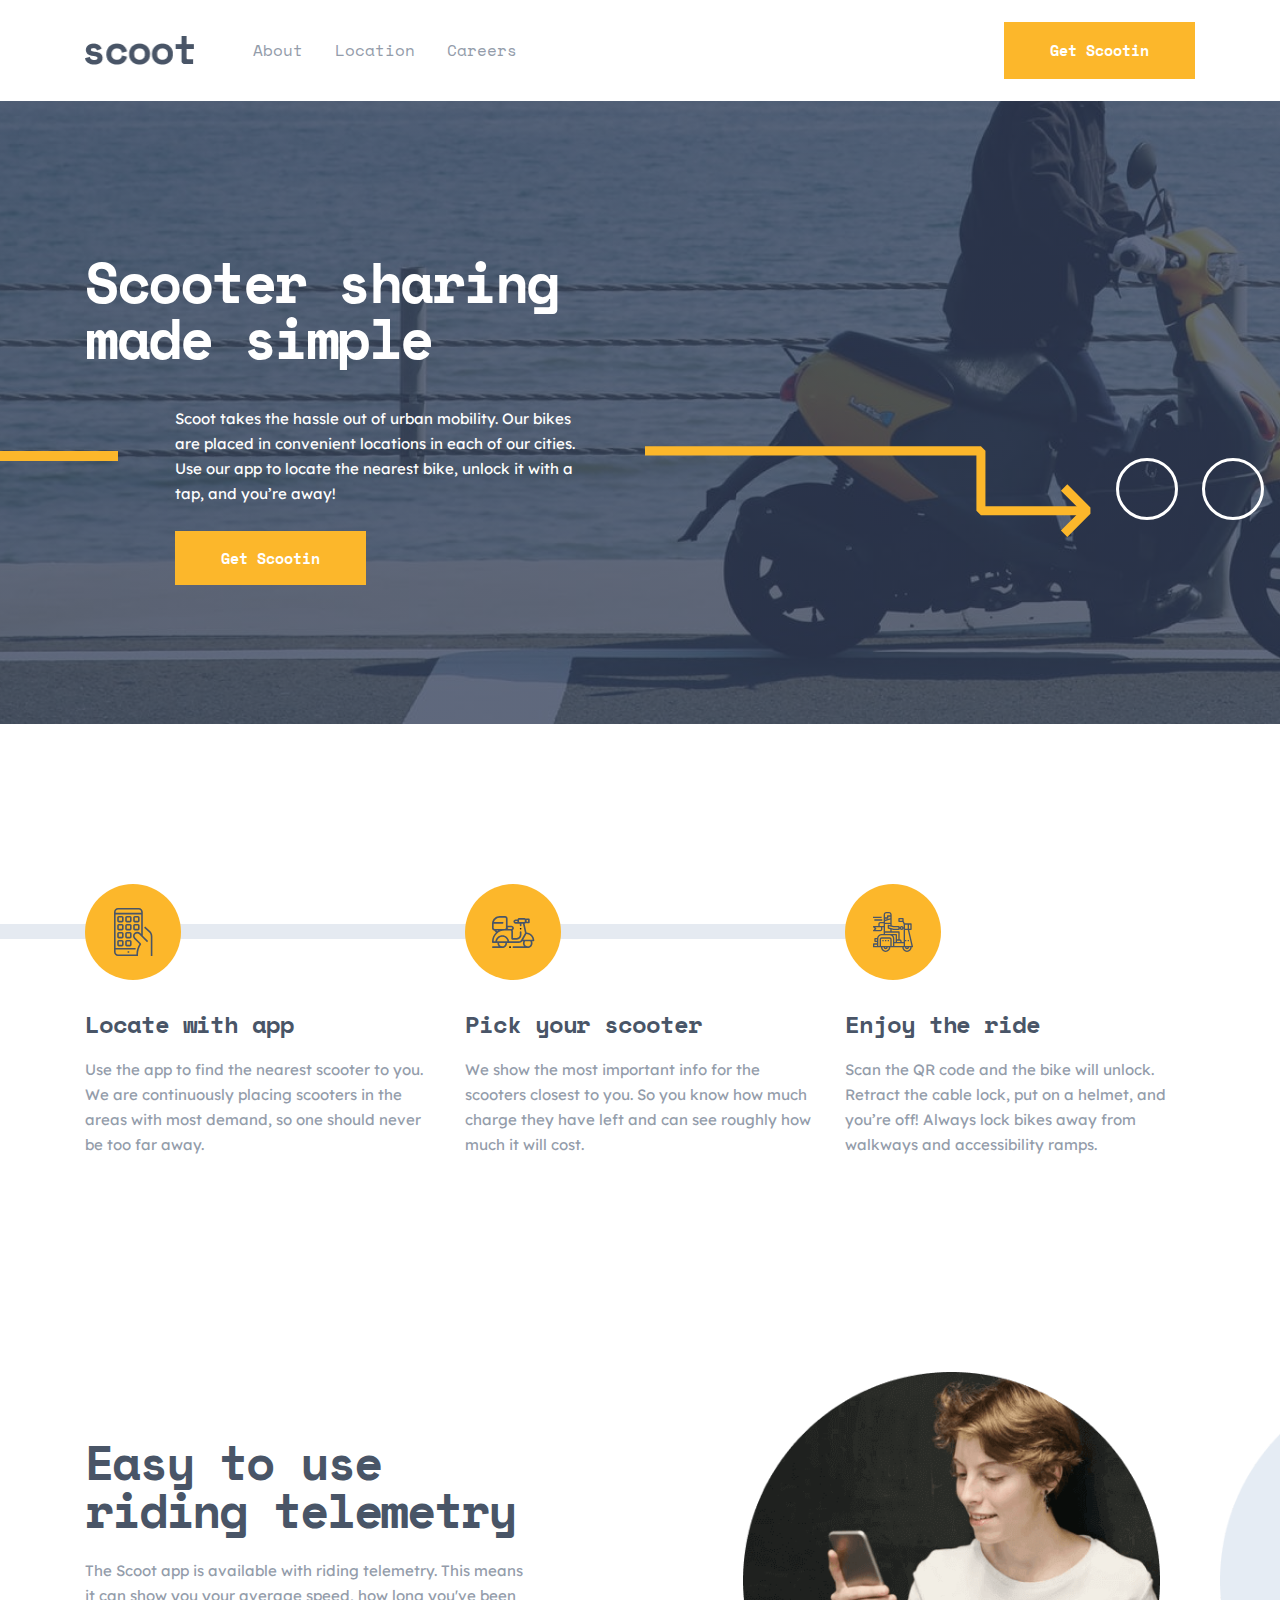
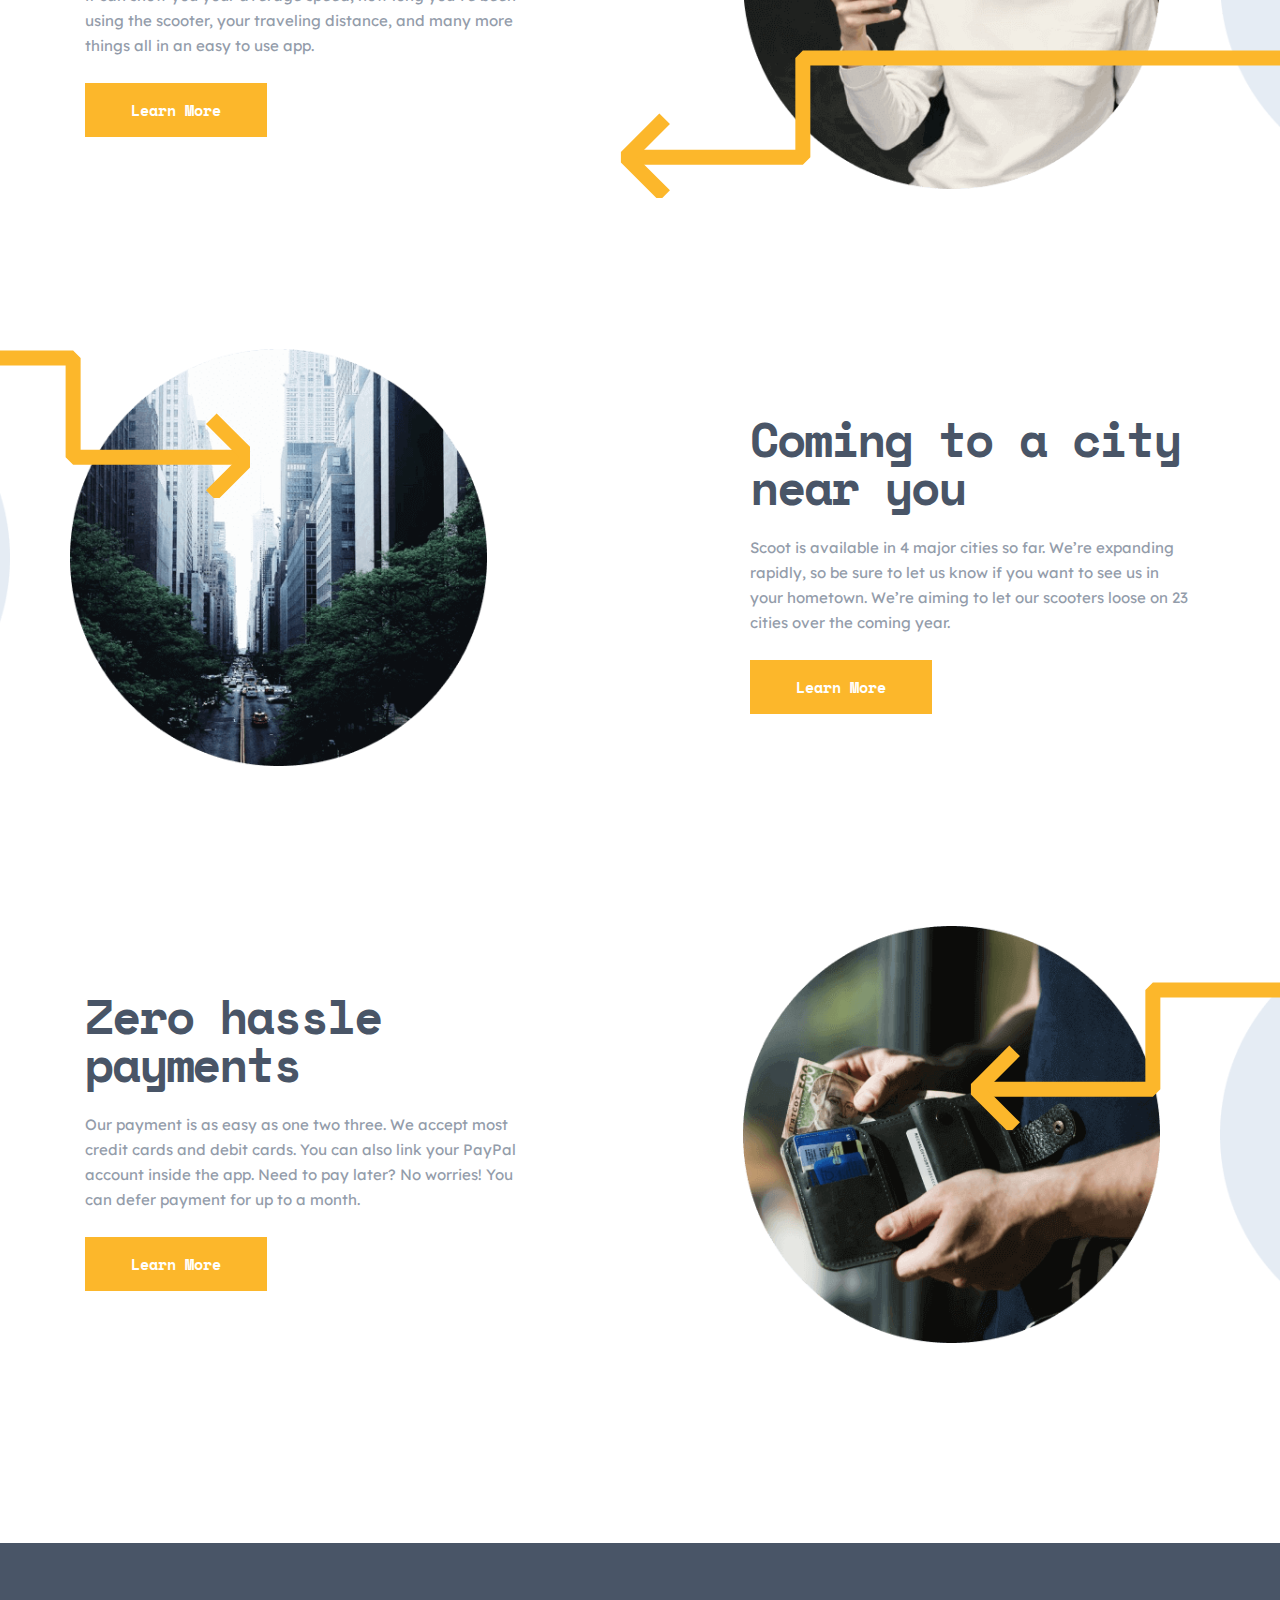
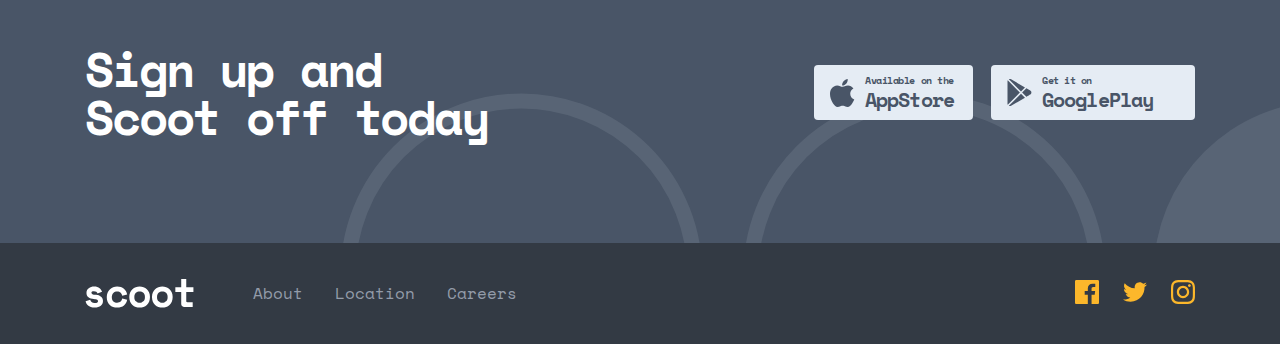
==== commit 4fe1592d: "html document optimized" ====
--- a/index.html
+++ b/index.html
@@ -9,7 +9,6 @@
     <link href="https://fonts.googleapis.com/css2?family=Lexend+Deca&family=Space+Mono:wght@700&display=swap" rel="stylesheet">
     <link rel="stylesheet" href="css/normalize.min.css">
     <link rel="stylesheet" href="css/main.css">
-    <link rel="stylesheet" href="css/style.css">
 </head>
 <body>
     <header class="site-header">
@@ -20,28 +19,29 @@
                 </a>
                 <ul class="site-nav__list">
                     <li class="site-nav__item">
-                        <a class="site-nav__link" href="/index2.html" target="_blank">About</a>
+                        <a class="site-nav__link" href="/about.html" target="_blank">About</a>
                     </li>
                     <li class="site-nav__item">
-                        <a class="site-nav__link" href="/index4.html" target="_blank">Location</a>
+                        <a class="site-nav__link" href="/locations.html" target="_blank">Location</a>
                     </li>
                     <li class="site-nav__item">
-                        <a class="site-nav__link" href="/index3.html" target="_blank">Careers</a>
+                        <a class="site-nav__link" href="/careers.html" target="_blank">Careers</a>
                     </li>
                 </ul>
-                <button class="nav-button" type="button">Get Scootin</button>
+                <a class="site-link nav-link" href="#">Get Scootin</a>
             </div>
         </nav>
     </header>
     
     
     <main class="site-main">
+        <h1 class="visually-hidden">Site main title</h1>
         <section class="hero-section">
             <div class="container hero-section__container">
-                <h2 class="hero-section__title">Scooter sharing made simple</h2>
+                <h2 class="site-hero__title">Scooter sharing made simple</h2>
                 <div class="hero-section__text-box">
                     <p class="hero-section__text">Scoot takes the hassle out of urban mobility. Our bikes are placed in convenient locations in each of our cities. Use our app to locate the nearest bike, unlock it with a tap, and you’re away!</p>
-                    <button class="hero-section__btn">Get Scootin</button>
+                    <a class="site-link site-link_left" href="#">Get Scootin</a>
                 </div>
             </div>
         </section>
@@ -63,28 +63,28 @@
                 </ul>
             </div>
         </section>
-        <section class="telemetry-section">
+        <section class="site-section telemetry-section">
             <div class="container telemetry-section__container">
-                <h2 class="telemetry-section__title">Easy to use
+                <h2 class="site-section__title telemetry-section__title">Easy to use
                     riding telemetry</h2>
-                <p class="telemetry-section__text">The Scoot app is available with riding telemetry. This means it can show you your average speed, how long you've been using the scooter, your traveling distance, and many more things all in an easy to use app.</p>
-                <a class="telemetry-section__link" href="">Learn More</a>
+                <p class="site-section__text telemetry-section__text">The Scoot app is available with riding telemetry. This means it can show you your average speed, how long you've been using the scooter, your traveling distance, and many more things all in an easy to use app.</p>
+                <a class="site-link site-link_left" href="#">Learn More</a>
             </div>
         </section>
-        <section class="city-section">
+        <section class="site-section city-section">
             <div class="container city-section__container">
-                <h2 class="city-section__title">Coming to a city near you</h2>
-                <p class="city-section__text">Scoot is available in 4 major cities so far. We’re expanding rapidly, so be sure to let us know if you want to see us in your hometown. We’re aiming to let our scooters loose on 23 cities over the coming year.</p>
+                <h2 class="site-section__title city-section__title">Coming to a city near you</h2>
+                <p class="site-section__text city-section__text">Scoot is available in 4 major cities so far. We’re expanding rapidly, so be sure to let us know if you want to see us in your hometown. We’re aiming to let our scooters loose on 23 cities over the coming year.</p>
                 <div class="telemetry-section__link-box">
-                    <a class="city-section__link" href="">Learn More</a>
+                    <a class="site-link site-section__link" href="#">Learn More</a>
                 </div>
             </div>
         </section>
-        <section class="payments-section">
+        <section class="site-section payments-section">
             <div class="container payments-section__container">
-                <h2 class="payments-section__title">Zero hassle payments</h2>
-                <p class="payments-section__text">Our payment is as easy as one two three. We accept most credit cards and debit cards. You can also link your PayPal account inside the app. Need to pay later? No worries! You can defer payment for up to a month.</p>
-                <a class="payments-section__link" href="">Learn More</a>
+                <h2 class="site-section__title payments-section__title">Zero hassle payments</h2>
+                <p class="site-section__text payments-section__text">Our payment is as easy as one two three. We accept most credit cards and debit cards. You can also link your PayPal account inside the app. Need to pay later? No worries! You can defer payment for up to a month.</p>
+                <a class="site-link site-link_left" href="#">Learn More</a>
             </div>
         </section>
  
@@ -94,11 +94,11 @@
                 <h2 class="sing-up-section__title">Sign up and Scoot off today</h2>
                 <ul class="sing-up-section__list">
                     <li class="sing-up-section__item">
-                        <img class="sign-up-section__img" src="/img/apple-image.svg" alt="" width="25" height="28">
+                        <img class="sign-up-section__img" src="/img/apple-image.svg" alt="apple-icon" width="25" height="28">
                         <a class="sign-up-section__link" href="#">Available on the<span class="sign-up-section__link-span">AppStore</span></a>
                     </li>
                     <li class="sing-up-section__item sign-up__google-play">
-                        <img class="sign-up__google-play-img" src="/img/google-play-image.svg" alt="" width="25" height="28">
+                        <img class="sign-up-section__img" src="/img/google-play-image.svg" alt="google-play-icon" width="25" height="28">
                         <a class="sign-up-section__link" href="#">Get it on<span class="sign-up-section__link-span">GooglePlay</span></a>
                     </li>
                 </ul>
@@ -111,29 +111,29 @@
             <img class="site-footer__logo-img" src="/img/scoot-logo-white.svg" alt="site-logo-image" width="109" height="29">
             <ul class="site-nav__list">
                 <li class="site-nav__item">
-                    <a class="site-nav__link" href="/index2.html" target="_blank">About</a>
+                    <a class="site-nav__link" href="/about.html" target="_blank">About</a>
                 </li>
                 <li class="site-nav__item">
-                    <a class="site-nav__link" href="/index4.html" target="_blank">Location</a>
+                    <a class="site-nav__link" href="/locations.html" target="_blank">Location</a>
                 </li>
                 <li class="site-nav__item">
-                    <a class="site-nav__link" href="/index3.html" target="_blank">Careers</a>
+                    <a class="site-nav__link" href="/careers.html" target="_blank">Careers</a>
                 </li>
             </ul>
             <ul class="site-footer__networks-list">
                 <li class="site-footer__network-item">
                     <a class="site-footer__networks-link" href="#">
-                        <img class="site-footer__networks-img" src="/img/facebook.svg" alt="" width="24" height="24">
+                        <img class="site-footer__networks-img" src="/img/facebook.svg" alt="facebook-icon" width="24" height="24">
                     </a>
                 </li>
                 <li class="site-footer__network-item">
                     <a class="site-footer__networks-link" href="#">
-                        <img class="site-footer__networks-img" src="/img/twitter.svg" alt="" width="24" height="24">
+                        <img class="site-footer__networks-img" src="/img/twitter.svg" alt="twitter-icon" width="24" height="24">
                     </a>
                 </li>
                 <li class="site-footer__network-item">
                     <a class="site-footer__networks-link" href="#">
-                        <img class="site-footer__networks-img" src="/img/instagram.svg" alt="" width="24" height="24">
+                        <img class="site-footer__networks-img" src="/img/instagram.svg" alt="instagram-icon" width="24" height="24">
                     </a>
                 </li>
             </ul>
--- a/css/main.css
+++ b/css/main.css
@@ -31,6 +31,13 @@
     list-style: none;
     overflow-x: hidden;
 }
+.visually-hidden {
+    position: absolute;
+    clip: rect(0 0 0 0);
+    width: 1px;
+    height: 1px;
+    margin: -1px;
+  }
 .container{
     max-width: 1110px;
     margin: 0 auto;
@@ -78,7 +85,7 @@
 }
 
 
-.hero-section{
+.hero-section{             /* HOME */
     margin: 0 auto;
     padding: 153px 0;
     background-image:linear-gradient(rgba(47, 59, 89, 0.75), rgba(47, 59, 89, 0.75)),
@@ -100,7 +107,7 @@
     width: 234px;
     height: 63px;
 }
-.hero-section__title{
+.site-hero__title{
     margin: 0;
     margin-bottom: 40px;
     max-width: 500px;
@@ -143,20 +150,6 @@
     font-size: 15px;
     line-height: 25px;
     color: #FFFFFF;
-}
-.hero-section__btn{
-    margin-left: auto;
-    padding: 14px 40px;
-    background-color: #FCB72B;
-    color: #ffffff;
-    border: none;
-    border: 2px solid #FCB72B;
-    cursor: pointer;
-}
-.hero-section__btn:hover{
-    background-color: transparent;
-    border: 2px solid #FCB72B;
-    color: #FCB72B;
 }
 
 .app-section{
@@ -221,7 +214,7 @@
     color: #939CAA;
 }
 
-.telemetry-section{
+.site-section{
     padding: 66px 0;
     margin-bottom: 160px;
     background-image: url("/img/easy-to-use-riding-telemetry.png");
@@ -229,10 +222,25 @@
     background-size: contain;
     background-position: calc(50% + 550px) center;
 }
-.telemetry-section__container{
+.city-section{
+    background-image: url("/img/Coming-to-a-city-near-you.png");
+    background-position: calc(50% - 600px) center;
+}
+.payments-section{             /*  HOME */
+    margin-bottom: 200px;
+    background-image: url("/img/zero-hassle-payments.png");
+}
+.mission-section{              /*  CAREERS */
+    margin-bottom: 120px;
+    background-image: url("/img/mobility.png");
+}
+.telemetry-section__container,
+.city-section__container,
+.payments-section__container{
     position: relative;
 }
-.telemetry-section__container::after{
+.telemetry-section__container::after,
+.payments-section__container::after{
     content: "";
     position: absolute;
     background-image: url("/img/yellow-arrow-to-left.svg");
@@ -242,53 +250,11 @@
     width: 735px;
     height: 148px;
 }
-.telemetry-section__title{
-    margin: 0;
-    margin-bottom: 24px;
-    max-width: 445px;
-    font-weight: bold;
-    font-size: 48px;
-    line-height: 48px;
-    letter-spacing: -2.14286px;
-    color: #495567;
-}
-.telemetry-section__text{
-    margin: 0;
-    margin-bottom: 40px;
-    max-width: 445px;
-    font-family: var(--font-family);
-    font-size: 15px;
-    line-height: 25px;
-    color: var(--text-color);
-}
-.telemetry-section__link{
-    padding: 14px 44px;
-    background-color: #FCB72B;
-    text-decoration: none;
-    font-weight: bold;
-    font-size: 15px;
-    line-height: 25px;
-    text-align: center;
-    border: 2px solid #FCB72B;
-    color: #FFFFFF;
-}
-.telemetry-section__link:hover{
-    background-color: #FFFFFF;
-    border: 2px solid #FCB72B;
-    color: #FCB72B;
-}
-
-
-.city-section{
-    padding: 66px 0;
-    margin-bottom: 160px;
-    background-image: url("/img/Coming-to-a-city-near-you.png");
-    background-repeat: no-repeat;
-    background-size: contain;
-    background-position: calc(50% - 600px) center;
-}
-.city-section__container{
-    position: relative;
+.payments-section__container::after{
+    position: absolute;
+    background-image: url("/img/yellow-arrow-to-left.svg");
+    top: -10px;
+    right: -510px;
 }
 .city-section__container::before{
     content: "";
@@ -299,10 +265,9 @@
     width: 735px;
     height: 148px;
 }
-.city-section__title{
+.site-section__title{
     margin: 0;
     margin-bottom: 24px;
-    margin-left: auto;
     max-width: 445px;
     font-weight: bold;
     font-size: 48px;
@@ -310,9 +275,12 @@
     letter-spacing: -2.14286px;
     color: #495567;
 }
-.city-section__text{
-    margin: 0;
+.city-section__title,
+.urban-section__title{
     margin-left: auto;
+}
+.site-section__text{
+    margin: 0;
     margin-bottom: 40px;
     max-width: 445px;
     font-family: var(--font-family);
@@ -320,10 +288,12 @@
     line-height: 25px;
     color: var(--text-color);
 }
-.city-section__link{
+.city-section__text,
+.urban-section__text{
+    margin-left: auto;
+}
+.site-link{
     padding: 14px 44px;
-    display: inline-block;
-    margin-left: 665px;
     background-color: #FCB72B;
     text-decoration: none;
     font-weight: bold;
@@ -332,77 +302,299 @@
     text-align: center;
     border: 2px solid #FCB72B;
     color: #FFFFFF;
-}
-.city-section__link:hover{
+    white-space: nowrap;
+}
+.nav-link{
+    margin-left: auto;
+}
+.site-section__link{
+    margin-left: 665px;
+}
+.jobs-section__link{
+    margin-left: auto;
+    padding: 14px 68px;
+}
+.site-link_left{
+    margin: 0;
+}
+.site-link:hover{
     background-color: #FFFFFF;
     border: 2px solid #FCB72B;
     color: #FCB72B;
 }
 
 
-.payments-section{
-    padding: 66px 0;
-    margin-bottom: 200px;
-    background-image: url("/img/zero-hassle-payments.png");
+/* ABOUT  */
+.about-hero-section{            
+    padding: 50px 0;
+    margin-bottom: 120px;   
+    background-color: #2F3B59;
+    background-image: url("/img/about-hero-bg-image.png");
+    background-repeat: no-repeat;
+    background-position: center center;
+    background-size: 1380px 200px;
+}
+.using-section{                
+    margin-bottom: 120px;
+    background-image: url("/img/mobility.png");
+}
+.urban-section{                 
+    margin-bottom: 120px;
+    background-image: url("/img/urban-living.png");
+    background-position: calc(50% - 550px) center;
+}
+.values-section,
+.location-section{                
+    margin-bottom: 120px;
+}
+
+.values-section__title{
+    margin: 0;
+    margin-bottom: 48px;
+    font-weight: bold;
+    font-size: 48px;
+    line-height: 48px;
+    text-align: center;
+    letter-spacing: -2.14286px;
+    color: #495567;
+}
+.values-section__list{
+    display: flex;
+    align-items: center;
+    justify-content: space-between;
+}
+.values-section__item{
+    position: relative;
+    padding-top: 320px;
+    max-width: 350px;
+    background-repeat: no-repeat;
+    background-position: calc(50% + 10px) calc(50% - 100px);
+}
+.values-section__tech-item{
+    background-image: url("/img/mobile-image.png");
+}
+.values-section__integrity-item{
+    background-image: url("/img/scooter-image.png");
+}
+.values-section__community-item{
+    background-image: url("/img/community.png");
+}
+.values-section__item::before{
+    display: flex;
+    align-items: center;
+    justify-content: center;
+    position: absolute;
+    top: 200px;
+    left: 130px;
+    width: 96px;
+    height: 96px;
+    border-radius: 50%;
+    font-size: 24px;
+    line-height: 28px;
+    text-align: center;
+    letter-spacing: -1.07143px;
+    color: #495567;
+    background-color: #FCB72B;
+}
+.values-section__tech-item::before{
+    content: "01";
+}
+.values-section__integrity-item::before{
+    content: "02";
+}
+.values-section__community-item::before{
+    content: "03";
+}
+.values-section__item-title{
+    margin: 0;
+    margin-bottom: 27px;
+    font-weight: bold;
+    font-size: 24px;
+    line-height: 28px;
+    text-align: center;
+    letter-spacing: -1.07143px;
+    color: #495567;
+}
+.values-section__item-text{
+    margin: 0;
+    font-family: var(--font-family);
+    font-size: 15px;
+    line-height: 25px;
+    text-align: center;
+    color: #939CAA;
+    color: var(--text-color);
+}
+
+
+.faqs-section__title{
+    margin: 0;
+    margin-bottom: 64px;
+    font-weight: bold;
+    font-size: 48px;
+    line-height: 48px;
+    text-align: center;
+    letter-spacing: -2.14286px;
+    color: #495567;
+}
+.works-box{
+    display: flex;
+    justify-content: space-between;
+    margin-bottom: 64px;
+}
+.works-box__title{
+    margin: 0;
+    font-weight: bold;
+    font-size: 40px;
+    line-height: 48px;
+    letter-spacing: -1.78571px;
+    color: #495567;
+}
+.works-box__item{
+    position: relative;
+    width: 650px;
+    padding: 32px 40px;
+    background-color: #F2F5F9;
+}
+.works-box__item:not(:last-child){
+    margin-bottom: 16px;
+}
+.works-box__sub-title{
+    margin: 0;
+    font-weight: bold;
+    font-size: 24px;
+    line-height: 28px;
+    letter-spacing: -1.07143px;
+    color: #495567;
+}
+.works-box__item:hover{
+    background-color: #FFF4DF;
+}
+.works-box__item:active{
+    background-color: #F2F5F9;
+}
+.works-box__item::after{
+    content: "";
+    display: block;
+    position: absolute;
+    background-image: url("/img/up.svg");
     background-repeat: no-repeat;
     background-size: contain;
-    background-position: calc(50% + 550px) center;
-}
-.payments-section__container{
-    position: relative;
-}
-.payments-section__container::after{
-    content: "";
-    position: absolute;
-    background-image: url("/img/yellow-arrow-to-left.svg");
-    background-repeat: no-repeat;
-    top: -10px;
-    right: -510px;
-    width: 735px;
-    height: 148px;
-}
-.payments-section__title{
-    margin: 0;
+    width: 16px;
+    height: 18px;
+    top: 40px;
+    right: 50px;
+    transition: transform 0.2s;
+}
+.works-box__text{
+    margin: 0;
+    display: none;
+    font-family: var(--font-family);
+    font-size: 15px;
+    line-height: 25px;
+    color: #495567;
+}
+.works-box__item:active .works-box__text{
+    display: block;
+    margin-top: 25px;
+}
+.works-box__item:active::after{
+    transform: rotate(180deg);
+}
+
+.driving-box{
+    display: flex;
+    justify-content: space-between;
+    margin-bottom: 160px;
+}
+/* ABOUT */
+
+
+/* CAREERS */
+
+.careers-hero-section{
+    padding: 50px 0;
+    margin-bottom: 120px;   
+    background-color: #2F3B59;
+    background-image: url("/img/careers-bg-img.png");
+    background-repeat: no-repeat;
+    background-position: center center;
+    background-size: 1380px 200px;
+}
+
+.jobs-section{
+    margin-bottom: 160px;
+}
+.jobs-section__item{
+    display: flex;
+    align-items: center;
+    padding: 34px 40px;
+    background-color: #F2F5F9;
+}
+.jobs-section__item:not(:last-child){
     margin-bottom: 24px;
-    max-width: 445px;
+}
+.jobs-section__title{
+    margin: 0;
+    font-weight: bold;
+    font-size: 24px;
+    line-height: 28px;
+    letter-spacing: -1.07143px;
+    color: #495567;
+}
+.jobs-section__text{
+    margin: 0;
+    font-size: 15px;
+    line-height: 25px;
+    color: #495567;
+}
+
+
+/* LOCATIONS */
+
+.location-hero-section{
+    padding: 50px 0;
+    margin-bottom: 120px;   
+    background-color: #2F3B59;
+    background-image: url("/img/careers-bg-img.png");
+    background-repeat: no-repeat;
+    background-position: center center;
+    background-size: 1380px 200px;
+}
+
+.location-section__container{
+    display: flex;
+    align-items: center;
+    padding-top: 663px;
+    background-image: url("/img/map-image.png");
+    background-repeat: no-repeat;
+}
+.location-section__title{
+    max-width: 351px;
+    margin: 0;
+    margin-right: 30px;
     font-weight: bold;
     font-size: 48px;
     line-height: 48px;
     letter-spacing: -2.14286px;
     color: #495567;
 }
-.payments-section__text{
-    margin: 0;
-    margin-bottom: 40px;
-    max-width: 445px;
+.location-section__text{
+    max-width: 448px;
+    margin: 0;
+    margin-right: 105px;
     font-family: var(--font-family);
     font-size: 15px;
     line-height: 25px;
-    color: var(--text-color);
-}
-.payments-section__link{
-    padding: 14px 44px;
-    background-color: #FCB72B;
-    text-decoration: none;
-    font-weight: bold;
-    font-size: 15px;
-    line-height: 25px;
-    text-align: center;
-    border: 2px solid #FCB72B;
-    color: #FFFFFF;
-}
-.payments-section__link:hover{
-    background-color: #FFFFFF;
-    border: 2px solid #FCB72B;
-    color: #FCB72B;
-}
-
-
+    color: #939CAA;
+}
+
+
+/* SITE-FOOTER */
 .sing-up-section{
     background-color: #495567;
     background-image: url("/img/site-footer-bg-circles.svg");
     background-repeat: no-repeat;
-    background-position: calc(50% + 400px) 150px;
+    background-position: calc(50% + 280px) 150px;
 }
 .sing-up-section__container{
     display: flex;
@@ -433,6 +625,9 @@
     background-color: #E5ECF4;
     border-radius: 4px;
 }
+.sign-up__google-play{
+    width: 172px;
+}
 .sing-up-section__item:first-child{
     margin-right: 18px;
 }
@@ -445,7 +640,7 @@
     color: #495567;
 }
 .sign-up-section__img{
-    margin-right: 12px;
+    margin-right: 10px;
 }
 .sign-up-section__link-span{
     display: block;
@@ -456,6 +651,8 @@
     color: #495567;
 }
 
+
+/* SITE FOOTER */
 .site-footer{
     padding: 36px 0;
     background-color: #333A44;
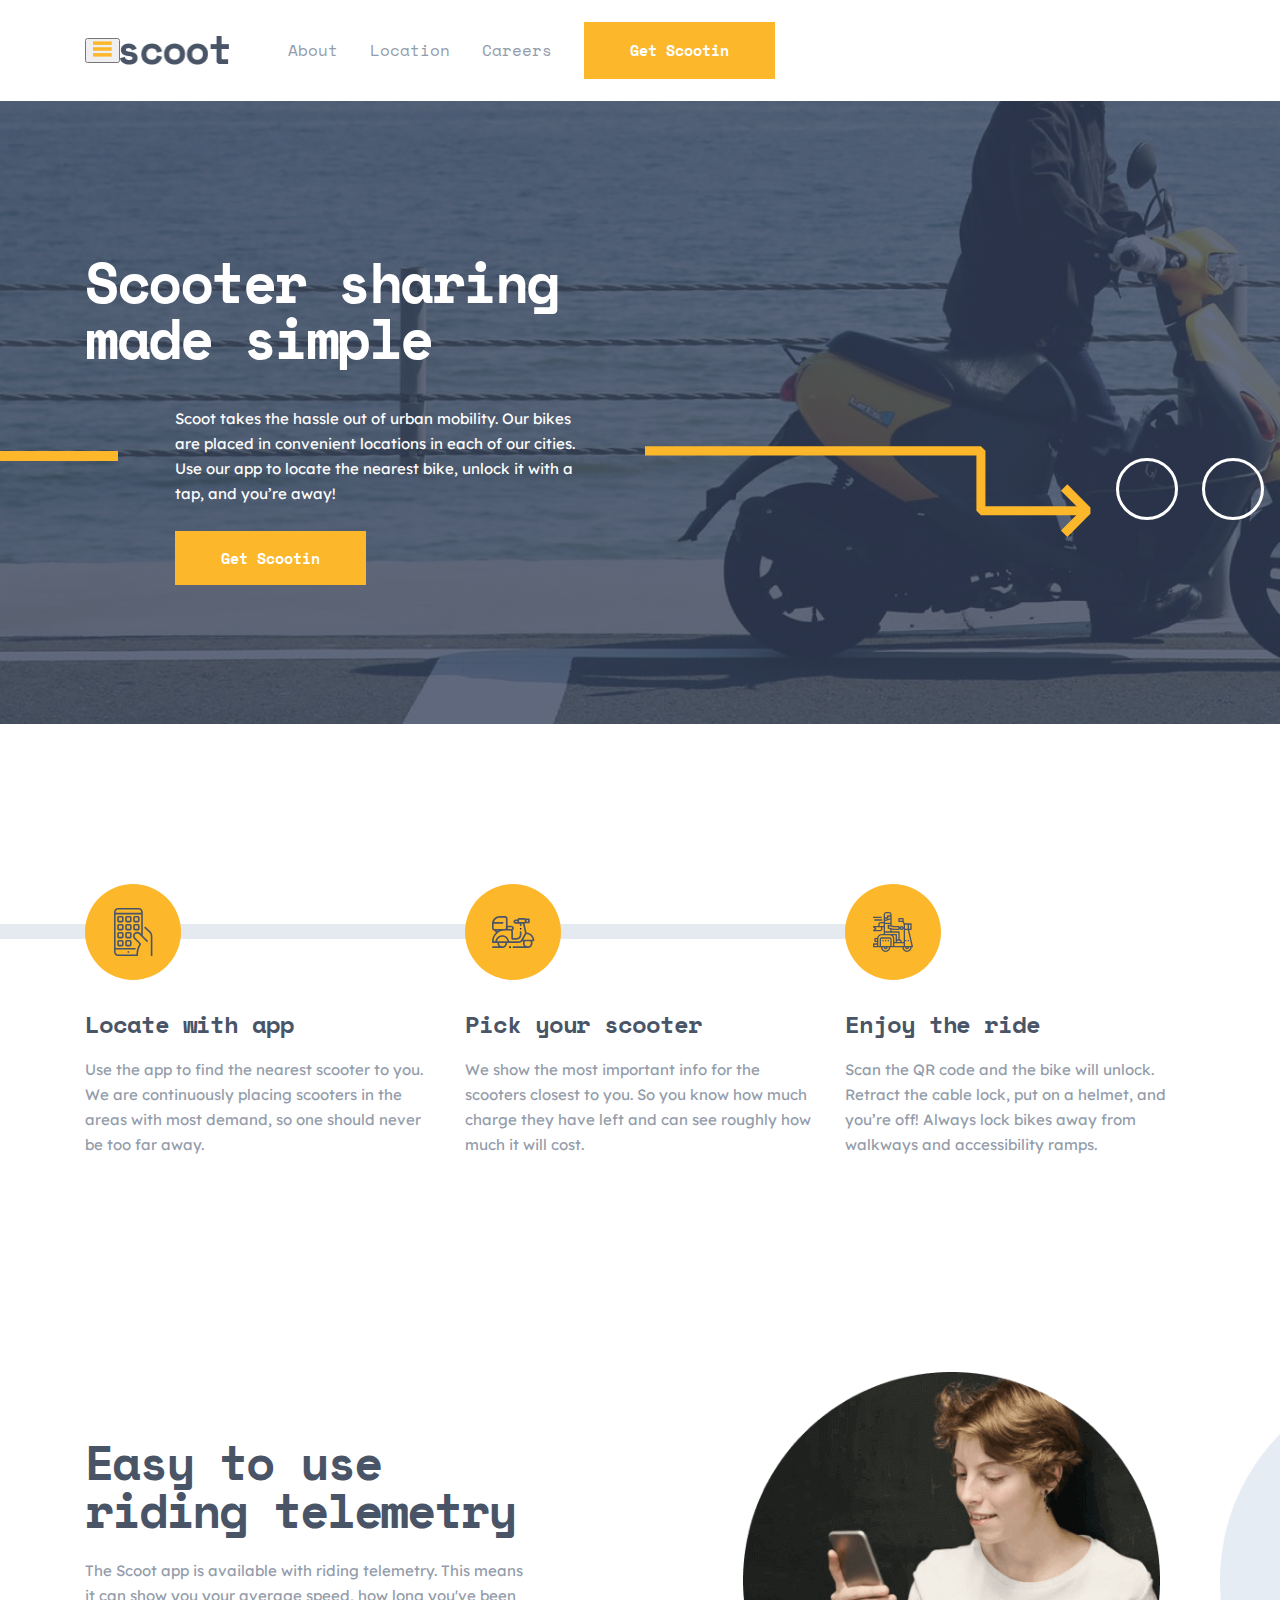
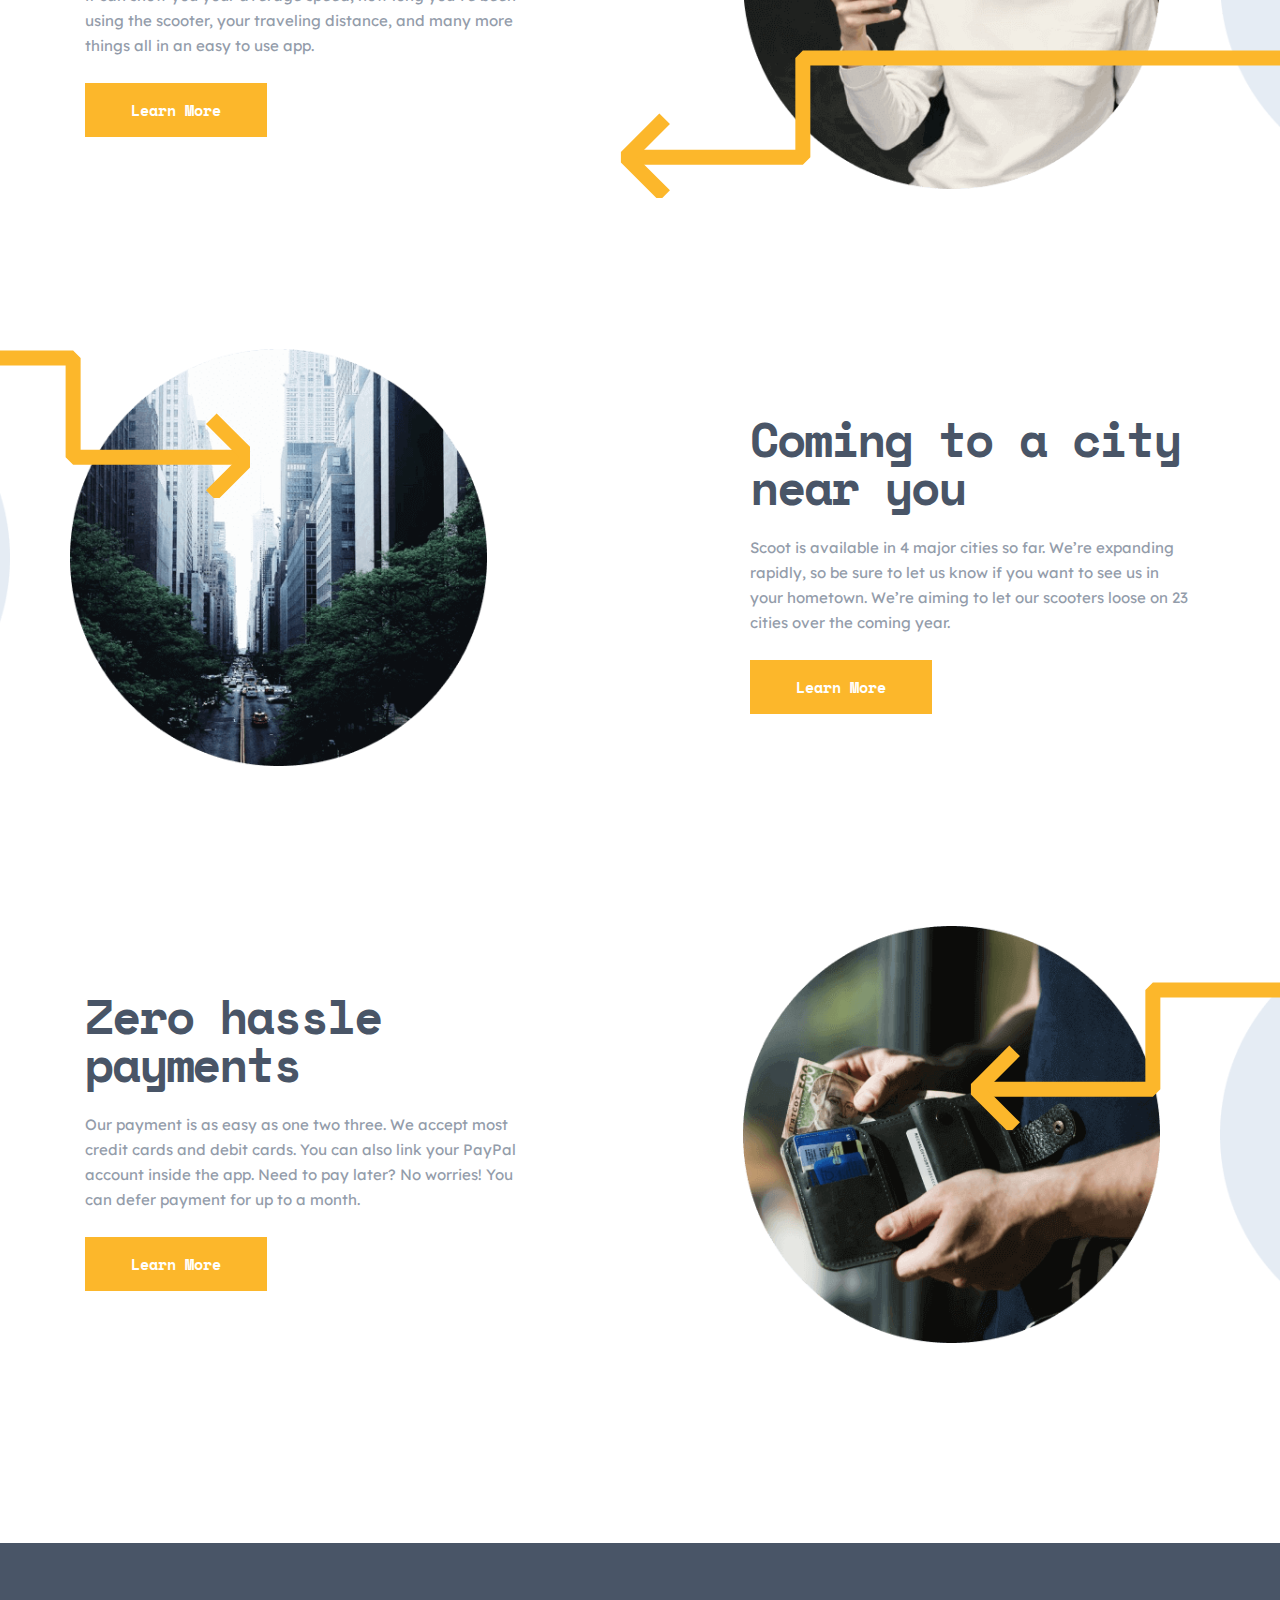
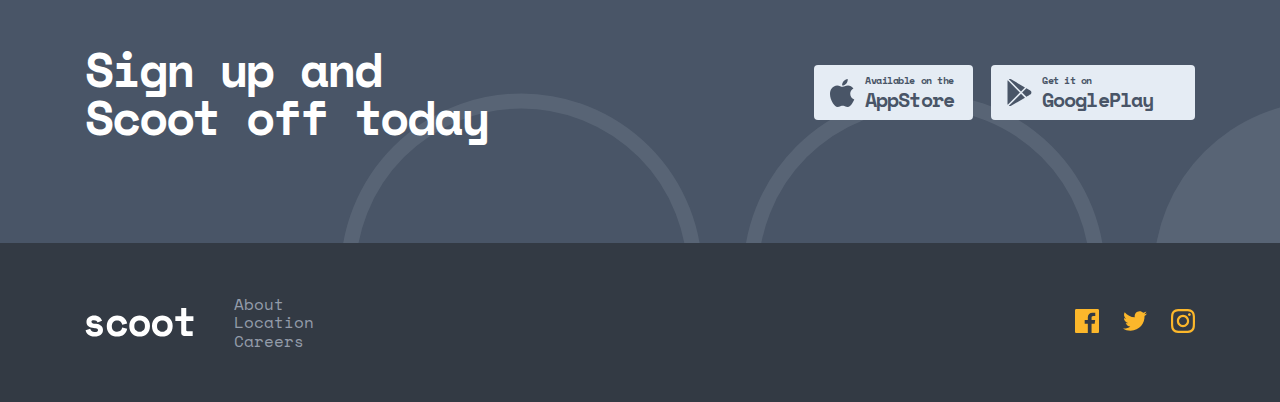
==== commit 2c0f6af1: "changed for mobile size" ====
--- a/index.html
+++ b/index.html
@@ -14,10 +14,13 @@
     <header class="site-header">
         <nav class="site-nav">
             <div class="container site-nav__container">
+                <button class="site-header__toggler" type="button">
+                    <img class="site-menu-img" src="/img/menu-img.svg" alt="menu-image" width="19" height="16">
+                </button>
                 <a class="site-nav__logo-link" href="">
                     <img class="site-logo-img" src="/img/logo-image.png" alt="site-logo-image" width="109" height="29">
                 </a>
-                <ul class="site-nav__list">
+                <ul class="site-nav__list ">
                     <li class="site-nav__item">
                         <a class="site-nav__link" href="/about.html" target="_blank">About</a>
                     </li>
@@ -27,8 +30,8 @@
                     <li class="site-nav__item">
                         <a class="site-nav__link" href="/careers.html" target="_blank">Careers</a>
                     </li>
+                    <a class="site-link nav-link" href="#">Get Scootin</a>
                 </ul>
-                <a class="site-link nav-link" href="#">Get Scootin</a>
             </div>
         </nav>
     </header>
@@ -49,16 +52,23 @@
             <div class="container app-section__container">
                 <ul class="app-section__list">
                     <li class="app-section__item app-section__phone-item">
-                        <h3 class="app-section__title"><a class="app-section__title-link" href="#">Locate with app</a></h3>
-                        <p class="app-section__text">Use the app to find the nearest scooter to you. We are continuously placing scooters in the areas with most demand, so one should never be too far away. </p>
+                        <div class="app-section__text-box">
+                            <h3 class="app-section__title"><a class="app-section__title-link" href="#">Locate with app</a>
+                            </h3>
+                            <p class="app-section__text">Use the app to find the nearest scooter to you. We are continuously placing scooters in the areas with most demand, so one should never be too far away. </p>
+                        </div>
                     </li>
                     <li class="app-section__item app-section__scooter-item">
-                        <h3 class="app-section__title"><a class="app-section__title-link" href="#">Pick your scooter</a></h3>
-                        <p class="app-section__text">We show the most important info for the scooters closest to you. So you know how much charge they have left and can see roughly how much it will cost.</p>
+                        <div class="app-section__text-box">
+                            <h3 class="app-section__title"><a class="app-section__title-link" href="#">Pick your scooter</a></h3>
+                            <p class="app-section__text">We show the most important info for the scooters closest to you. So you know how much charge they have left and can see roughly how much it will cost.</p>
+                        </div>
                     </li>
                     <li class="app-section__item app-section__enjoy-item">
-                        <h3 class="app-section__title"><a class="app-section__title-link" href="#">Enjoy the ride</a></h3>
-                        <p class="app-section__text">Scan the QR code and the bike will unlock. Retract the cable lock, put on a helmet, and you’re off! Always lock bikes away from walkways and accessibility ramps.</p>
+                        <div class="app-section__text-box">
+                            <h3 class="app-section__title"><a class="app-section__title-link" href="#">Enjoy the ride</a></h3>
+                            <p class="app-section__text">Scan the QR code and the bike will unlock. Retract the cable lock, put on a helmet, and you’re off! Always lock bikes away from walkways and accessibility ramps.</p>
+                        </div>
                     </li>
                 </ul>
             </div>
@@ -109,14 +119,14 @@
     <footer class="site-footer">
         <div class="container site-footer__container">
             <img class="site-footer__logo-img" src="/img/scoot-logo-white.svg" alt="site-logo-image" width="109" height="29">
-            <ul class="site-nav__list">
-                <li class="site-nav__item">
+            <ul class="footer-site-nav__list">
+                <li class="footer-site-nav__item">
                     <a class="site-nav__link" href="/about.html" target="_blank">About</a>
                 </li>
-                <li class="site-nav__item">
+                <li class="footer-site-nav__item">
                     <a class="site-nav__link" href="/locations.html" target="_blank">Location</a>
                 </li>
-                <li class="site-nav__item">
+                <li class="footer-site-nav__item">
                     <a class="site-nav__link" href="/careers.html" target="_blank">Careers</a>
                 </li>
             </ul>
--- a/css/main.css
+++ b/css/main.css
@@ -37,7 +37,7 @@
     width: 1px;
     height: 1px;
     margin: -1px;
-  }
+}
 .container{
     max-width: 1110px;
     margin: 0 auto;
@@ -89,7 +89,7 @@
     margin: 0 auto;
     padding: 153px 0;
     background-image:linear-gradient(rgba(47, 59, 89, 0.75), rgba(47, 59, 89, 0.75)),
-                     url("/img/man-with-bike.png");
+    url("/img/man-with-bike.png");
     background-repeat: no-repeat;
     background-position: center center, calc(50% + 350px) -950px;
     margin-bottom: 160px;
@@ -688,3 +688,169 @@
 .site-footer__network-item:not(:last-child){
     margin-right: 24px;
 }
+
+
+
+/* TABLET RESPONSIVE */
+@media only screen and (max-width: 768px) {
+    .container{
+        max-width: 768px;
+        padding: 0 40px;
+    }
+    
+    
+    .hero-section{             /* HOME */
+        padding: 180px 0;
+        background-position: center center, calc(50% + 180px) -950px;
+        margin-bottom: 122px;
+    }
+    
+    .site-hero__title{
+        max-width: 500px;
+        margin: 0 auto;
+        margin-bottom: 24px;
+        text-align: center;
+    }
+    .hero-section__text{
+        max-width: 573px;
+        margin: 0 auto;
+        margin-bottom: 42px;
+        text-align: center;
+    }
+    .hero-section__text-box{
+        margin: 0;
+    }
+    .site-link{
+        display: table;
+        margin: 0 auto;
+    }
+    .hero-section__text-box::before{
+        display: none;
+    }
+    .hero-section__container::after{
+        bottom: -140px;
+        right: -30px;
+    }
+    .hero-section__text-box::after{
+        top: 210px;
+        left: -250px;
+    }
+    
+    /* APPS SECTION */
+    .app-section{
+        margin-bottom: 145px;
+    }
+    .app-section__container::before{
+        content: "";
+        position: absolute;
+        width: 15px;
+        height: 513px;
+        top: -122px;
+        left: 140px;
+        background-color: #E5EAF1;
+        z-index: -2;
+    }
+    .app-section__list{
+        flex-direction: column;
+    }
+    .app-section__item{
+        display: flex;
+        justify-content: space-between;
+        width: 573px;
+        margin: 0 auto;
+    }
+    .app-section__title{
+        margin: 0;
+        margin-bottom: 27px;
+    }
+    
+    .app-section__item::before{
+        margin: 0;
+        margin-right: 79px;
+    }
+    
+    /* SITE SECTIONS */
+    
+    .telemetry-section{
+        padding: 0;
+        padding-top: 500px;
+        margin-bottom: 128px;
+        background-image: url("/img/easy-to-use-riding-telemetry.png");
+        background-repeat: no-repeat;
+        background-size: 954px 445px;
+        background-position: calc(50% + 230px) top;
+    }
+    .telemetry-section__container::after{
+        top: -205px;
+        left: 35px;
+        width: 735px;
+        height: 148px;
+    }
+    .site-section__title{
+        max-width: 457px;
+        margin: 0 auto;
+        margin-bottom: 40px;
+        text-align: center;
+    }
+    .site-section__text{
+        max-width: 573px;
+        margin: 0 auto;
+        margin-bottom: 40px;
+        text-align: center;
+    }
+
+    .city-section{
+        padding: 0;
+        padding-top: 500px;
+        margin-bottom: 128px;
+        background-image: url("/img/Coming-to-a-city-near-you.png");
+        background-repeat: no-repeat;
+        background-size: 954px 445px;
+        background-position: calc(50% - 230px) top;
+    }
+    .city-section__container::before{
+        background-repeat: no-repeat;
+        top: -500px;
+        left: -360px;
+        width: 760px;
+        height: 148px;
+    }
+    .payments-section{
+        padding: 0;
+        padding-top: 500px;
+        margin-bottom: 104px;
+        background-image: url("/img/zero-hassle-payments.png");
+        background-repeat: no-repeat;
+        background-size: 954px 445px;
+        background-position: calc(50% + 230px) top;
+    }
+    .payments-section__container::after{
+        top: -415px;
+        right: -350px;
+        width: 735px;
+        height: 148px;
+    }
+
+    /* SIGN UP SECTION */
+    .sing-up-section{
+        background-color: #495567;
+        background-image: url("/img/site-footer-bg-circles.svg");
+        background-repeat: no-repeat;
+        background-position: calc(50%) 150px;
+    }
+    .sing-up-section__container{
+        max-width: 768px;
+        display: flex;
+        flex-direction: column;
+        padding: 62px 0;
+    }
+    .sing-up-section__title{
+        max-width: 457px;
+        margin: 0 auto;
+        margin-bottom: 40px;
+        text-align: center;
+    }
+    .sing-up-section__list{
+        margin: 0 auto;
+    }
+}
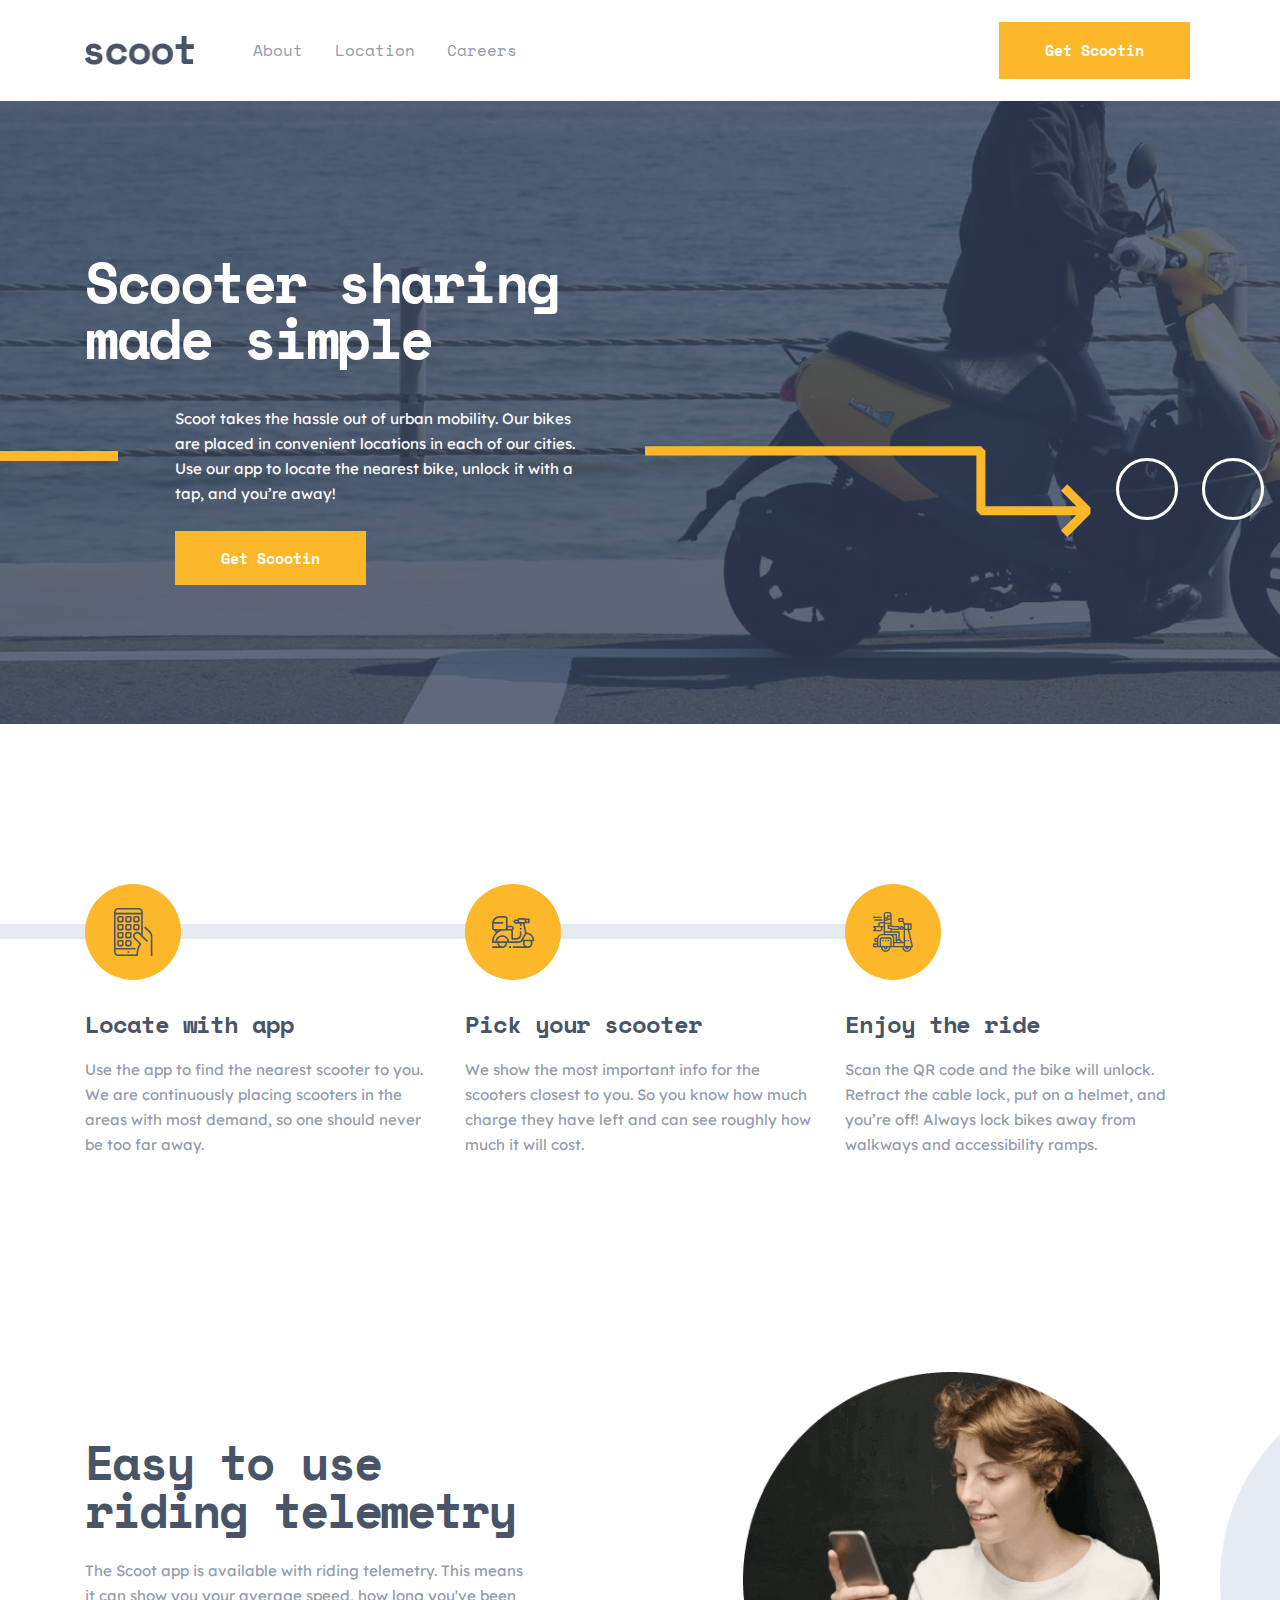
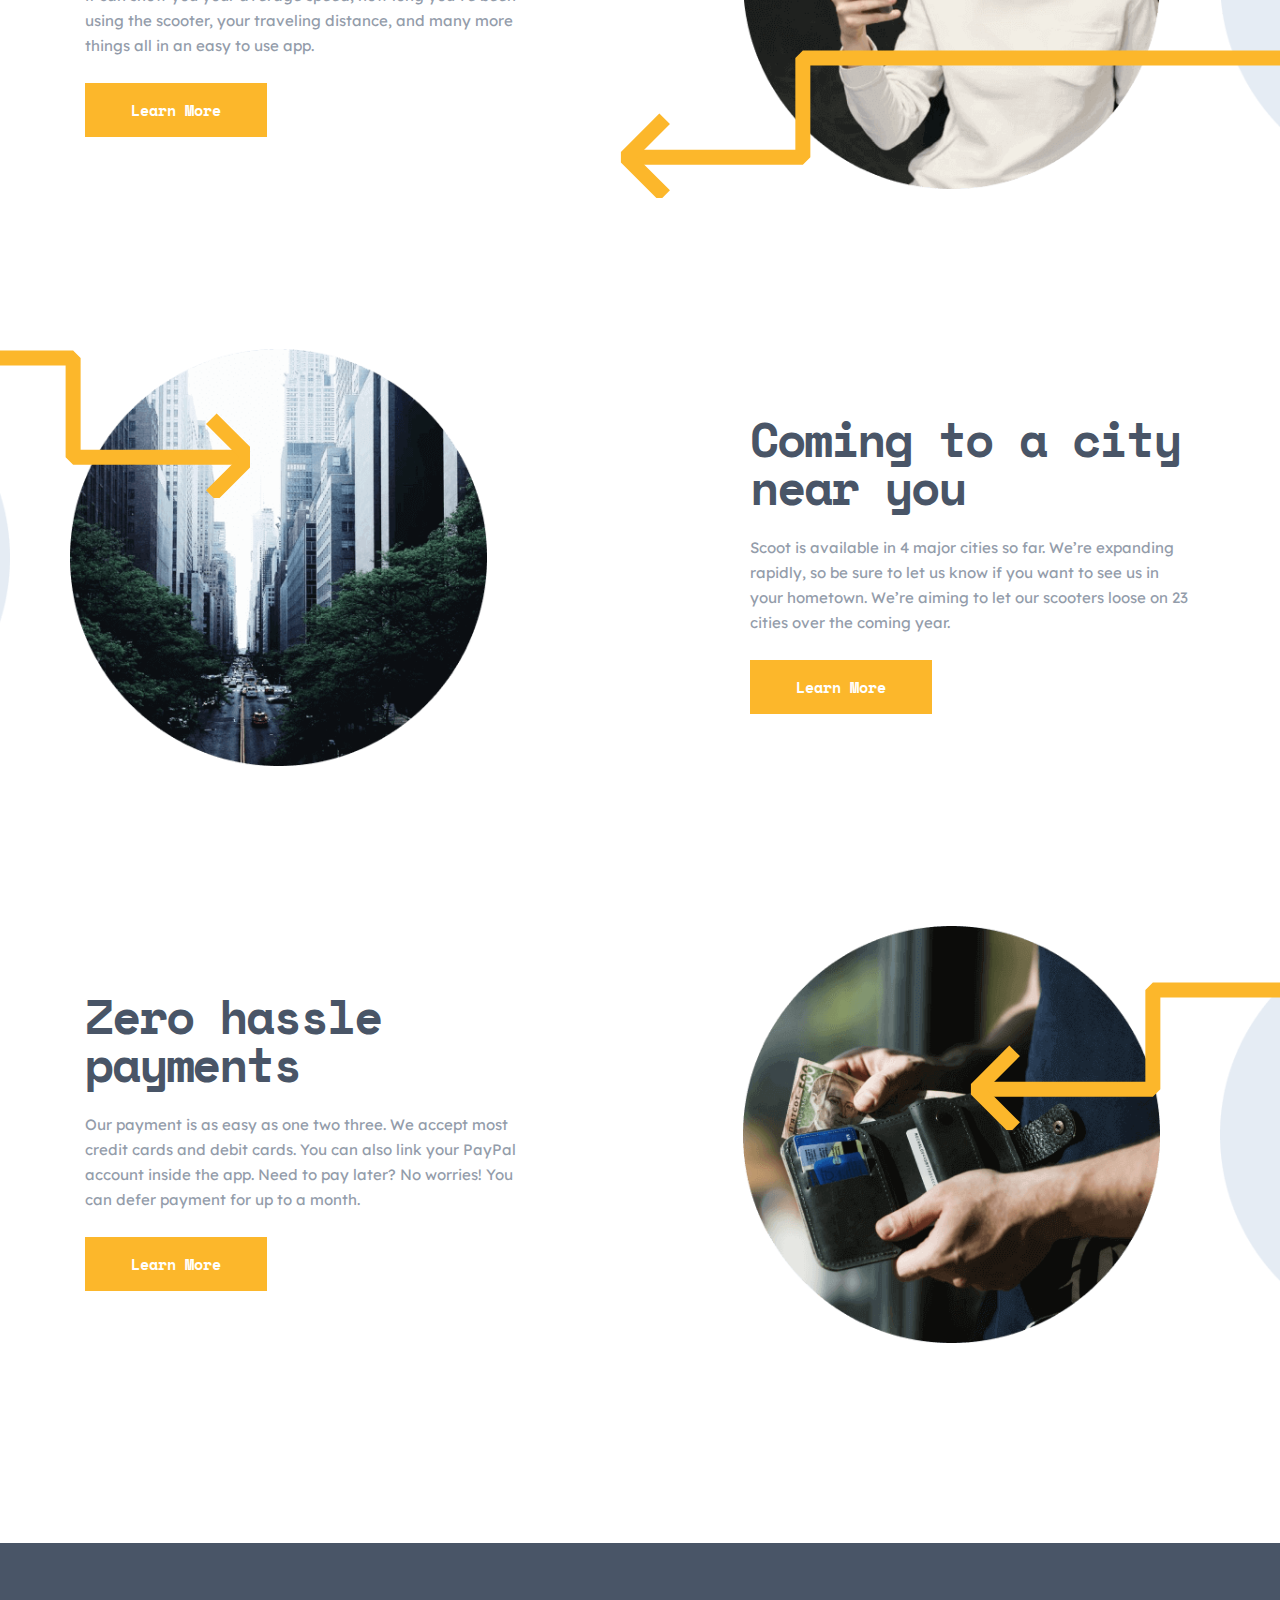
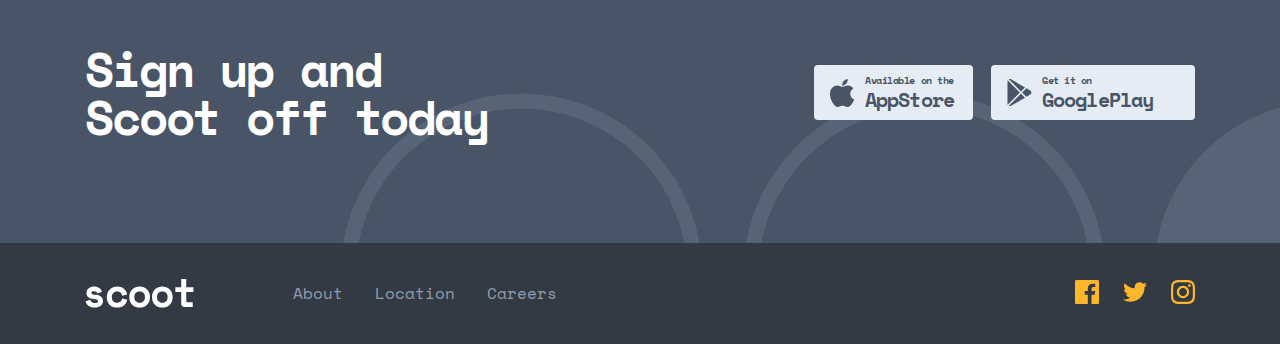
==== commit f0b61691: "changed for tablet and mobile size" ====
--- a/index.html
+++ b/index.html
@@ -20,7 +20,7 @@
                 <a class="site-nav__logo-link" href="">
                     <img class="site-logo-img" src="/img/logo-image.png" alt="site-logo-image" width="109" height="29">
                 </a>
-                <ul class="site-nav__list ">
+                <ul class="site-nav__list">
                     <li class="site-nav__item">
                         <a class="site-nav__link" href="/about.html" target="_blank">About</a>
                     </li>
@@ -149,5 +149,12 @@
             </ul>
         </div>
     </footer>
+
+
+    <script>
+        document.querySelector('.site-header__toggler').addEventListener("click", ()=>{
+            document.querySelector('.site-nav__list').classList.toggle('site-nav--open')
+        })
+    </script>
 </body>
 </html>
--- a/css/main.css
+++ b/css/main.css
@@ -50,6 +50,9 @@
     display: flex;
     align-items: center;
 }
+.site-header__toggler{
+    display: none;
+}
 .site-logo-img{
     display: block;
 }
@@ -60,7 +63,7 @@
     padding: 0;
     margin-left: 59px;
 }
-.site-nav__item:not(:last-child){
+.site-nav__item{
     margin-right: 32px;
 }
 .site-nav__link{
@@ -70,20 +73,6 @@
 .site-nav__link:hover{
     color: #FCB72B;
 }
-.nav-button{
-    margin-left: auto;
-    padding: 14px 40px;
-    background-color: #FCB72B;
-    color: #ffffff;
-    border: 2px solid #FCB72B;
-    cursor: pointer;
-}
-.nav-button:hover{
-    background-color: #FFFFFF;
-    border: 2px solid #FCB72B;
-    color: #FCB72B;
-}
-
 
 .hero-section{             /* HOME */
     margin: 0 auto;
@@ -107,7 +96,8 @@
     width: 234px;
     height: 63px;
 }
-.site-hero__title{
+.site-hero__title,
+.sites-hero__title{
     margin: 0;
     margin-bottom: 40px;
     max-width: 500px;
@@ -292,6 +282,7 @@
 .urban-section__text{
     margin-left: auto;
 }
+
 .site-link{
     padding: 14px 44px;
     background-color: #FCB72B;
@@ -305,7 +296,7 @@
     white-space: nowrap;
 }
 .nav-link{
-    margin-left: auto;
+    margin-left: 450px;
 }
 .site-section__link{
     margin-left: 665px;
@@ -661,11 +652,13 @@
     display: flex;
     align-items: center;
 }
-.site-nav__list{
+.footer-site-nav__list{
+    display: flex;
+    align-items: center;
     margin: 0;
     margin-left: 59px;
 }
-.site-footer__item:not(:last-child){
+.footer-site-nav__item:not(:last-child){
     margin-right: 32px;
 }
 .site-footer__link{
@@ -695,6 +688,7 @@
 @media only screen and (max-width: 768px) {
     .container{
         max-width: 768px;
+        margin: 0 auto;
         padding: 0 40px;
     }
     
@@ -771,7 +765,8 @@
     
     /* SITE SECTIONS */
     
-    .telemetry-section{
+    .telemetry-section,
+    .site-section{
         padding: 0;
         padding-top: 500px;
         margin-bottom: 128px;
@@ -798,7 +793,7 @@
         margin-bottom: 40px;
         text-align: center;
     }
-
+    
     .city-section{
         padding: 0;
         padding-top: 500px;
@@ -830,7 +825,7 @@
         width: 735px;
         height: 148px;
     }
-
+    
     /* SIGN UP SECTION */
     .sing-up-section{
         background-color: #495567;
@@ -854,3 +849,375 @@
         margin: 0 auto;
     }
 }
+
+
+
+/* MOBILE RESPONSIVE */
+
+/* NAV */
+@media only screen and (max-width: 375px) {
+    .container{
+        max-width: 375px;
+        margin: 0 auto;
+        padding: 0 32px;
+    }
+    .site-nav__container{
+        display: flex;
+        align-items: center;
+    }
+    .site-header__toggler{
+        display: block;
+        padding: 0;
+        border: none;
+        outline: none;
+        cursor: pointer;
+    }
+    
+    .site-nav__logo-link{
+        margin-left: 79px;
+    }
+    .site-nav__list,
+    .nav-link{
+        display: none;
+    }
+    
+    .site-nav__list{
+        margin-bottom: 0;
+        transition: transform 0.3s ease;
+        transform: translateX(-100%);
+    }
+    .site-nav--open{
+        display: block;
+        position: fixed;
+        top: 45px;
+        left: -60px;
+        bottom: 0;
+        transform: translateX(0);
+        width: 256px;
+        height: 605px;
+        padding-top: 64px;
+        padding-left: 32px;
+        background-color: #333A44;
+    }
+    .site-nav__item:not(:last-child){
+        margin-bottom: 24px;
+    }
+    .nav-link{
+        display: block;
+        margin-top: 400px;
+        margin-right: 20px;
+    }
+    
+    /* HERO */
+    .hero-section{           
+        padding: 115px 0 180px 0;
+        background-position: center center, calc(50% - 160px) -950px;
+        margin-bottom: 122px;
+    }
+    .site-hero__title{
+        max-width: 311px;
+        margin: 0 auto;
+        margin-bottom: 24px;
+        font-size: 40px;
+        line-height: 40px;
+    }
+    .hero-section__text{
+        margin-bottom: 32px;
+        font-size: 15px;
+        line-height: 25px;
+    }
+    .hero-section__container::after{
+        display: none;
+    }
+    .hero-section__text-box::after{
+        width: 650px;
+        top: 210px;
+        left: -530px;
+    }
+    
+    /* APPS SECTION */
+    .app-section{
+        margin-bottom: 120px;
+    }
+    .app-section__container::before{
+        display: none;
+    }
+    .app-section__list{
+        flex-direction: column;
+    }
+    .app-section__item{
+        display: flex;
+        flex-direction: column;
+        width: 311px;
+        margin: 0 auto;
+    }
+    .app-section__item::before{
+        margin: 0 auto;
+        margin-bottom: 24px;
+    }
+    .app-section__item:not(:last-child){
+        margin-bottom: 48px;
+    }
+    
+    .app-section__title{
+        text-align: center;
+        margin-bottom: 24px;
+    }
+    .app-section__text{
+        text-align: center;
+    }
+    
+    
+    /* SITE SECTIONS */
+    
+    .site-section{
+        padding-top: 367px;
+        margin-bottom: 120px;
+        background-size: 654px 311px;
+    }
+    .telemetry-section{
+        background-image: url("/img/easy-to-use-riding-telemetry.png");
+        background-position: calc(50% + 175px) top;
+    }
+    .telemetry-section__container::after{
+        top: -202px;
+        left: 30px;
+    }
+    .site-section__title{
+        max-width: 311px;
+        margin: 0 auto;
+        margin-bottom: 32px;
+        font-size: 32px;
+        line-height: 32px;
+        text-align: center;
+    }
+    .site-section__text{
+        max-width: 311px;
+        margin: 0 auto;
+        margin-bottom: 32px;
+        font-size: 15px;
+        line-height: 25px;
+        text-align: center;
+    }
+    
+    .city-section{
+        background-image: url("/img/Coming-to-a-city-near-you.png");
+        background-position: calc(50% - 170px) top;
+    }
+    .city-section__container::before{
+        top: -370px;
+        left: -460px;
+    }
+    .payments-section{
+        background-image: url("/img/zero-hassle-payments.png");
+        background-position: calc(50% + 175px) top;
+    }
+    .payments-section__container::after{
+        top: -375px;
+        right: -495px;
+    }
+    
+    /* SIGN UP SECTION */
+    .sing-up-section{
+        background-color: #495567;
+        background-image: url("/img/site-footer-bg-circles.svg");
+        background-repeat: no-repeat;
+        background-position: calc(50% - 220px) 150px;
+    }
+    .sing-up-section__container{
+        max-width: 768px;
+        display: flex;
+        flex-direction: column;
+        padding: 88px 0;
+    }
+    .sing-up-section__title{
+        font-size: 32px;
+        line-height: 32px;
+        max-width: 311px;
+    }
+    .sing-up-section__list{
+        margin: 0 auto;
+    }
+    .sing-up-section__item{
+        max-width: 94px;
+        padding: 10px;
+    }
+    .sign-up__google-play{
+        max-width: 110px;
+    }
+    .sign-up-section__img{
+        width: 17px;
+        height: 20px;
+        margin-right: 9px;
+    }
+    .sign-up-section__link{
+        font-size: 8px;
+        line-height: 6px;
+        white-space: nowrap;
+    }
+    .sign-up-section__link-span{
+        font-size: 16px;
+        line-height: 13px;
+    }
+    
+    /* FOOTER */
+    
+    .site-footer{
+        padding-top: 64px;
+        padding-bottom: 88px;
+    }
+    .site-footer__container{
+        display: flex;
+        flex-direction: column;
+    }
+    .site-footer__logo-img{
+        margin: 0 auto;
+        margin-bottom: 41px;
+    }
+    .footer-site-nav__list{
+        flex-direction: column;
+        justify-content: center;
+        margin: 0;
+        margin-bottom: 85px;
+        padding: 0;
+    }
+    .footer-site-nav__item:not(:last-child){
+        margin: 0;
+        margin-bottom: 16px;
+    }
+    
+    .site-footer__networks-list{
+        margin: 0 auto;
+    }
+}
+
+/* ABOUT */
+
+/* TABLET RESPONSIVE */     
+@media only screen and (max-width: 768px) {
+    .about-hero-section{
+        padding: 38px 0;
+        margin-bottom: 144px;
+        background-color: #2F3B59;
+        background-image: url(/img/about-hero-bg-image.png);
+        background-repeat: no-repeat;
+        background-position: center;
+        background-size: 768px 170px;
+    }
+    .sites-hero__title{
+        margin-bottom: 0;
+    }
+    
+    .using-section{
+        background-image: url("/img/mobility.png");
+        background-position: calc(50% + 220px) top;
+    }
+    
+    .urban-section{
+        background-image: url("/img/urban-living.png");
+        background-position: calc(50% - 220px) top;
+    }
+    
+    .values-section__list{
+        display: flex;
+        flex-direction: column;
+        margin-bottom: 120px;
+        padding: 0;
+    }
+    .values-section__item:not(:last-child){
+        margin-bottom: 45px;
+    }
+    
+    .works-box,
+    .driving-box{
+        display: flex;
+        flex-direction: column;
+    }
+    
+    .works-box__title{
+        text-align: center;
+        margin-bottom: 32px;
+    }
+    
+    .works-box__list{
+        padding: 0;
+        margin: 0;
+    }
+    .works-box__item{
+        max-width: 619px;
+        padding: 35px;
+    }
+    
+    .driving-box{
+        margin-bottom: 120px;
+    }
+}
+/* MOBILE RESPONSIVE */ 
+
+@media only screen and (max-width: 375px){
+    .site-nav__container{
+        max-width: 375px;
+        margin: 0 auto;
+        display: flex;
+        align-items: center;
+    }
+    .site-header__toggler{
+        display: block;
+        padding: 0;
+        border: none;
+        outline: none;
+        cursor: pointer;
+    }
+    
+    .site-nav__logo-link{
+        margin-left: 79px;
+    }
+    .site-nav__list,
+    .nav-link{
+        display: none;
+    }
+    
+    .about-hero-section {
+        padding: 58px 0;
+        margin-bottom: 72px;
+        background-position: calc(50% + 100px) -15px;
+    }
+    .sites-hero__title{
+        text-align: center;
+        font-size: 40px;
+        line-height: 40px;
+    }
+    
+    .using-section{
+        background-position: calc(50% + 140px) top;
+    }
+    
+    .urban-section{
+        background-position: calc(50% - 180px) top;
+    }
+    
+    .values-section__item {
+        background-position: calc(50%) calc(50% - 100px);
+    }
+    
+    .values-section__item::before{
+        left: 110px;
+    }
+    
+    .works-box__item {
+        max-width: 251px;
+        padding: 30px;
+    }
+    .works-box__item::after {
+        right: 20px;
+    }
+    
+    .works-box__title{
+        font-size: 24px;
+        line-height: 28px;
+    }
+    .works-box__text{
+        font-size: 15px;
+        line-height: 25px;
+    }   
+}
